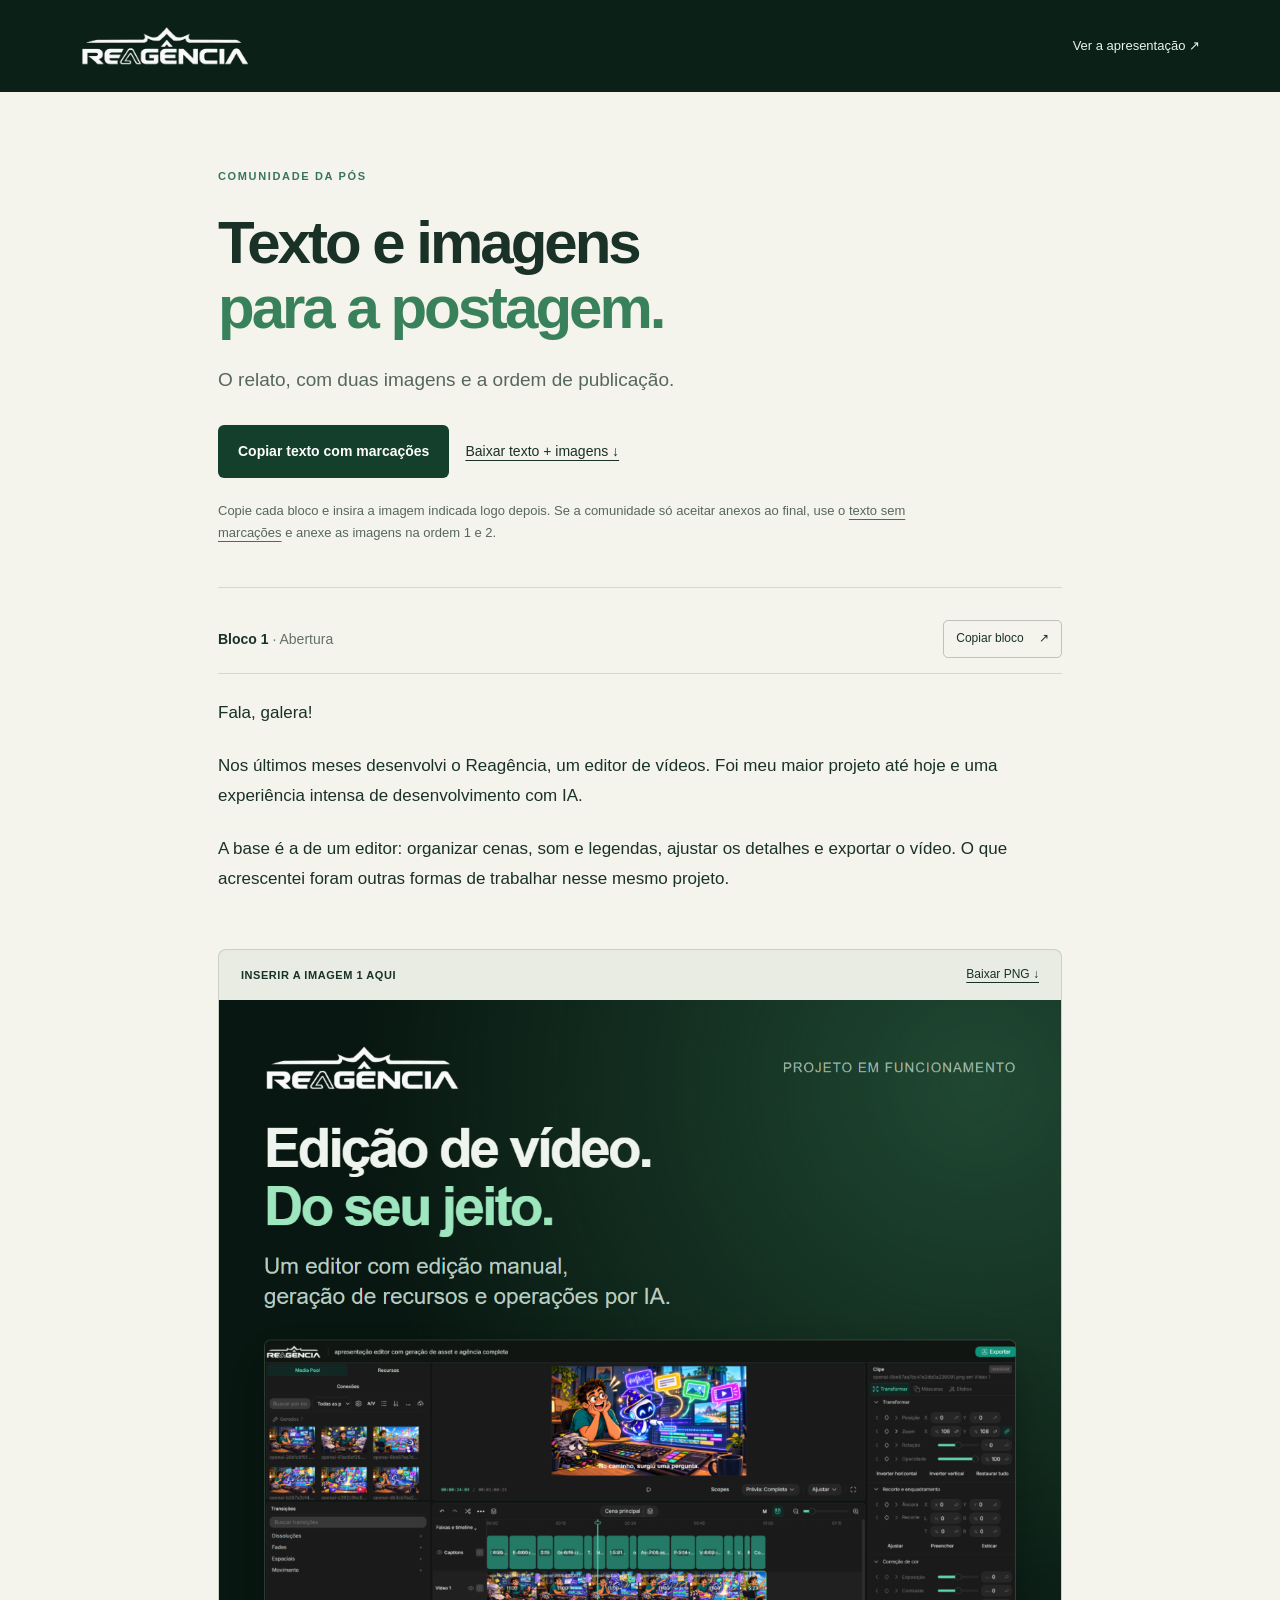
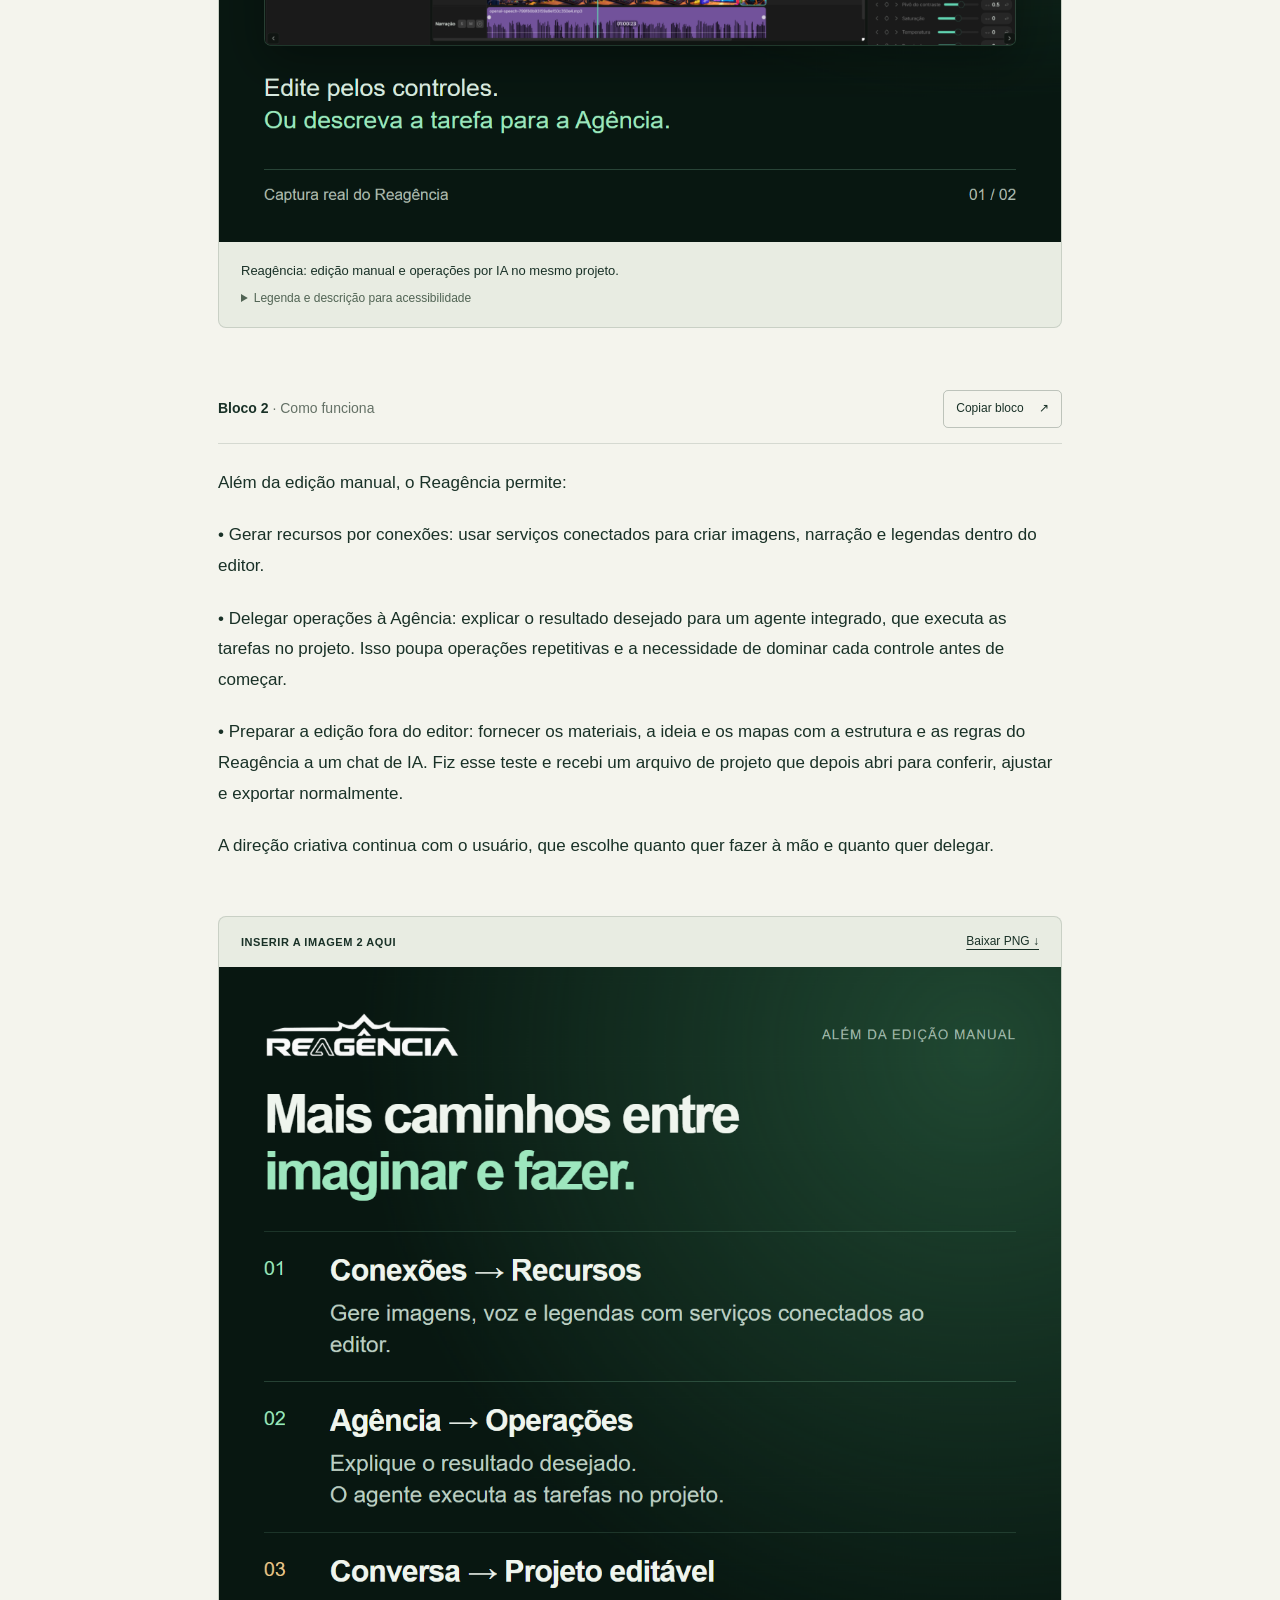
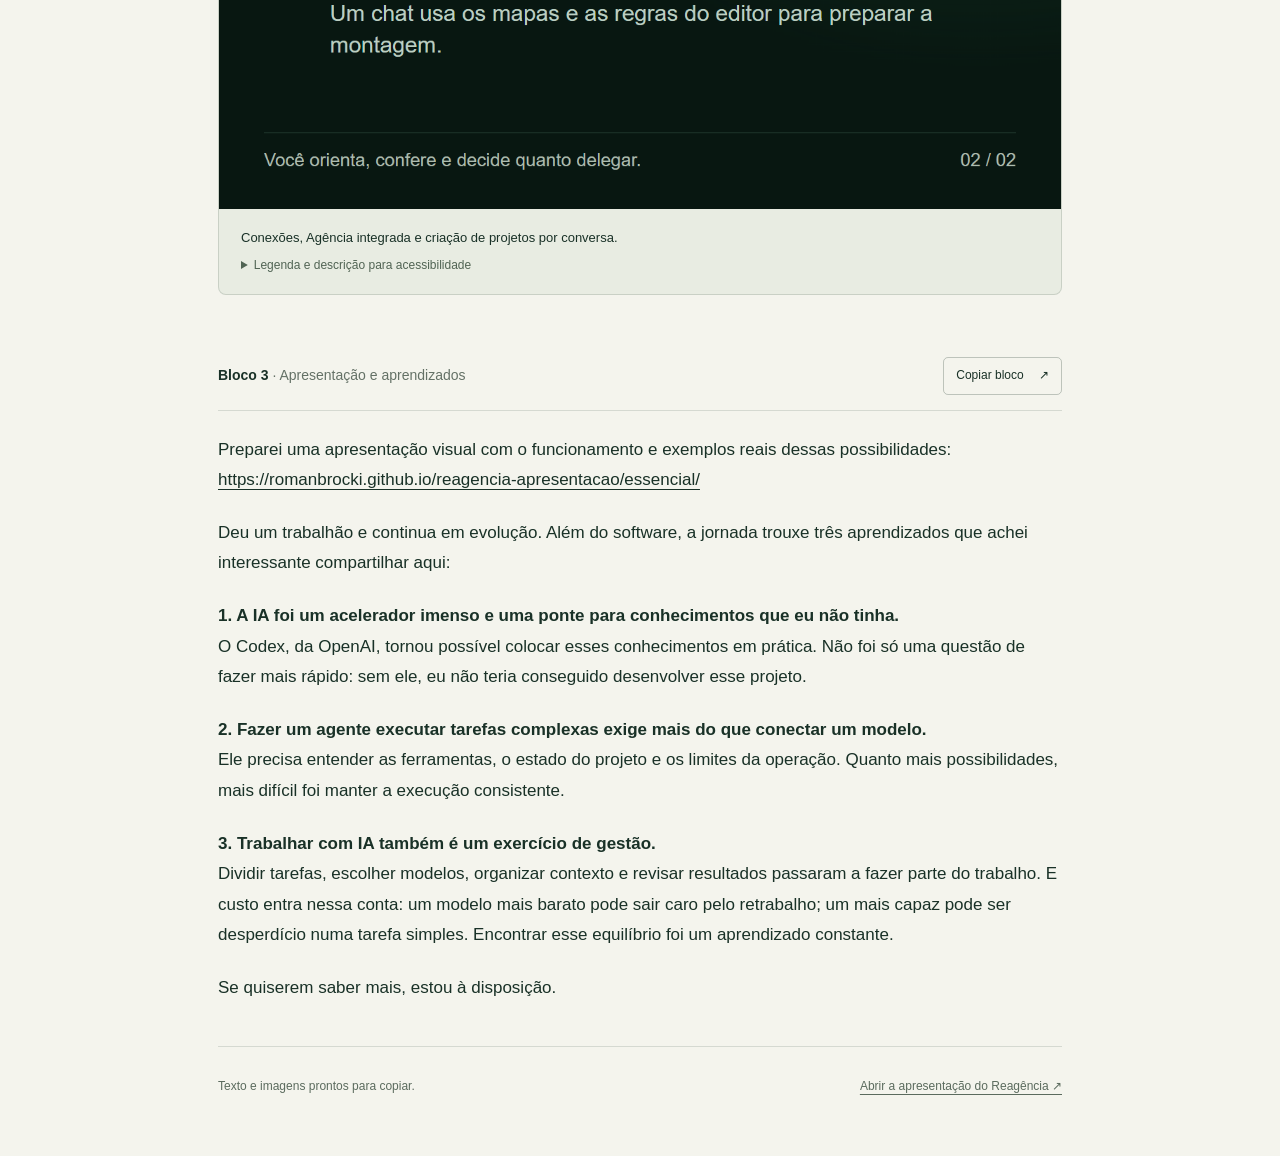
==== comunidade/index.html @ 3a952bcf "Prepara texto e duas imagens para postagem na comunidade" ====
<!doctype html><html lang="pt-BR"><head><meta charset="utf-8"><meta name="viewport" content="width=device-width,initial-scale=1"><meta name="theme-color" content="#0b2118"><meta name="description" content="Texto e duas imagens para compartilhar o projeto Reagência e os aprendizados de desenvolvimento com IA."><title>Reagência — Texto e imagens para a comunidade</title><link rel="icon" href="../assets/brand/favicon-reagencia-esquerda-v2.ico"><link rel="stylesheet" href="style.css"></head><body>
<header><a class="brand" href="https://romanbrocki.github.io/reagencia-apresentacao/essencial/"><img src="../assets/brand/reagencia.png" alt="Reagência" width="170" height="50"></a><a href="https://romanbrocki.github.io/reagencia-apresentacao/essencial/">Ver a apresentação ↗</a></header>
<main><div class="intro"><span class="eyebrow">COMUNIDADE DA PÓS</span><h1>Texto e imagens<br><em>para a postagem.</em></h1><p>O relato, com duas imagens e a ordem de publicação.</p><div class="actions"><button class="primary" data-copy="full">Copiar texto com marcações</button><a href="reagencia-post-imagens.zip" download>Baixar texto + imagens ↓</a></div><p class="usage">Copie cada bloco e insira a imagem indicada logo depois. Se a comunidade só aceitar anexos ao final, use o <a href="texto-sem-marcacoes.txt" download>texto sem marcações</a> e anexe as imagens na ordem 1 e 2.</p></div>
<article aria-label="Texto da postagem com posição das imagens"><section class="post-block" aria-labelledby="block-0"><div class="block-heading"><h2 id="block-0">Bloco 1 <span>· Abertura</span></h2><button data-copy="0" aria-label="Copiar bloco 1">Copiar bloco <span aria-hidden="true">↗</span></button></div><div class="post-copy"><p>Fala, galera!</p><p>Nos últimos meses desenvolvi o Reagência, um editor de vídeos. Foi meu maior projeto até hoje e uma experiência intensa de desenvolvimento com IA.</p><p>A base é a de um editor: organizar cenas, som e legendas, ajustar os detalhes e exportar o vídeo. O que acrescentei foram outras formas de trabalhar nesse mesmo projeto.</p></div></section><figure class="image-slot"><div class="image-instruction"><span>INSERIR A IMAGEM 1 AQUI</span><a href="imagens/01-reagencia-editor.png" download>Baixar PNG ↓</a></div><a class="image-preview" href="imagens/01-reagencia-editor.png" target="_blank" rel="noopener" aria-label="Ampliar imagem 1"><img src="imagens/01-reagencia-editor.png" alt="Reagência: um editor de vídeo com edição manual e operações por IA. Captura real mostra a prévia, os recursos e a linha do tempo." width="1200" height="1200" ></a><figcaption>Reagência: edição manual e operações por IA no mesmo projeto.</figcaption><details><summary>Legenda e descrição para acessibilidade</summary><p><strong>Legenda opcional:</strong> Reagência: edição manual e operações por IA no mesmo projeto.</p><p><strong>Descrição da imagem:</strong> Reagência: um editor de vídeo com edição manual e operações por IA. Captura real mostra a prévia, os recursos e a linha do tempo.</p><a href="https://romanbrocki.github.io/reagencia-apresentacao/essencial/#inicio" target="_blank" rel="noopener">Adaptada da abertura da apresentação; captura real do editor. ↗</a></details></figure><section class="post-block" aria-labelledby="block-1"><div class="block-heading"><h2 id="block-1">Bloco 2 <span>· Como funciona</span></h2><button data-copy="1" aria-label="Copiar bloco 2">Copiar bloco <span aria-hidden="true">↗</span></button></div><div class="post-copy"><p>Além da edição manual, o Reagência permite:</p><p>• Gerar recursos por conexões: usar serviços conectados para criar imagens, narração e legendas dentro do editor.</p><p>• Delegar operações à Agência: explicar o resultado desejado para um agente integrado, que executa as tarefas no projeto. Isso poupa operações repetitivas e a necessidade de dominar cada controle antes de começar.</p><p>• Preparar a edição fora do editor: fornecer os materiais, a ideia e os mapas com a estrutura e as regras do Reagência a um chat de IA. Fiz esse teste e recebi um arquivo de projeto que depois abri para conferir, ajustar e exportar normalmente.</p><p>A direção criativa continua com o usuário, que escolhe quanto quer fazer à mão e quanto quer delegar.</p></div></section><figure class="image-slot"><div class="image-instruction"><span>INSERIR A IMAGEM 2 AQUI</span><a href="imagens/02-reagencia-possibilidades.png" download>Baixar PNG ↓</a></div><a class="image-preview" href="imagens/02-reagencia-possibilidades.png" target="_blank" rel="noopener" aria-label="Ampliar imagem 2"><img src="imagens/02-reagencia-possibilidades.png" alt="Três possibilidades além da edição manual: conexões para gerar recursos, Agência para executar pedidos e mapas e regras para preparar um projeto por conversa." width="1200" height="1200" loading="lazy"></a><figcaption>Conexões, Agência integrada e criação de projetos por conversa.</figcaption><details><summary>Legenda e descrição para acessibilidade</summary><p><strong>Legenda opcional:</strong> Conexões, Agência integrada e criação de projetos por conversa.</p><p><strong>Descrição da imagem:</strong> Três possibilidades além da edição manual: conexões para gerar recursos, Agência para executar pedidos e mapas e regras para preparar um projeto por conversa.</p><a href="https://romanbrocki.github.io/reagencia-apresentacao/essencial/#diferenciais" target="_blank" rel="noopener">Adaptada da página 3: os diferenciais do Reagência. ↗</a></details></figure><section class="post-block" aria-labelledby="block-2"><div class="block-heading"><h2 id="block-2">Bloco 3 <span>· Apresentação e aprendizados</span></h2><button data-copy="2" aria-label="Copiar bloco 3">Copiar bloco <span aria-hidden="true">↗</span></button></div><div class="post-copy"><p>Preparei uma apresentação visual com o funcionamento e exemplos reais dessas possibilidades:<br><a href="https://romanbrocki.github.io/reagencia-apresentacao/essencial/">https://romanbrocki.github.io/reagencia-apresentacao/essencial/</a></p><p>Deu um trabalhão e continua em evolução. Além do software, a jornada trouxe três aprendizados que achei interessante compartilhar aqui:</p><p><strong>1. A IA foi um acelerador imenso e uma ponte para conhecimentos que eu não tinha.</strong><br>O Codex, da OpenAI, tornou possível colocar esses conhecimentos em prática. Não foi só uma questão de fazer mais rápido: sem ele, eu não teria conseguido desenvolver esse projeto.</p><p><strong>2. Fazer um agente executar tarefas complexas exige mais do que conectar um modelo.</strong><br>Ele precisa entender as ferramentas, o estado do projeto e os limites da operação. Quanto mais possibilidades, mais difícil foi manter a execução consistente.</p><p><strong>3. Trabalhar com IA também é um exercício de gestão.</strong><br>Dividir tarefas, escolher modelos, organizar contexto e revisar resultados passaram a fazer parte do trabalho. E custo entra nessa conta: um modelo mais barato pode sair caro pelo retrabalho; um mais capaz pode ser desperdício numa tarefa simples. Encontrar esse equilíbrio foi um aprendizado constante.</p><p>Se quiserem saber mais, estou à disposição.</p></div></section></article>
<footer><span>Texto e imagens prontos para copiar.</span><a href="https://romanbrocki.github.io/reagencia-apresentacao/essencial/">Abrir a apresentação do Reagência ↗</a></footer></main><div class="copy-status" role="status" aria-live="polite"></div><script id="post-data" type="application/json">{"blocks": ["Fala, galera!\n\nNos últimos meses desenvolvi o Reagência, um editor de vídeos. Foi meu maior projeto até hoje e uma experiência intensa de desenvolvimento com IA.\n\nA base é a de um editor: organizar cenas, som e legendas, ajustar os detalhes e exportar o vídeo. O que acrescentei foram outras formas de trabalhar nesse mesmo projeto.", "Além da edição manual, o Reagência permite:\n\n• Gerar recursos por conexões: usar serviços conectados para criar imagens, narração e legendas dentro do editor.\n\n• Delegar operações à Agência: explicar o resultado desejado para um agente integrado, que executa as tarefas no projeto. Isso poupa operações repetitivas e a necessidade de dominar cada controle antes de começar.\n\n• Preparar a edição fora do editor: fornecer os materiais, a ideia e os mapas com a estrutura e as regras do Reagência a um chat de IA. Fiz esse teste e recebi um arquivo de projeto que depois abri para conferir, ajustar e exportar normalmente.\n\nA direção criativa continua com o usuário, que escolhe quanto quer fazer à mão e quanto quer delegar.", "Preparei uma apresentação visual com o funcionamento e exemplos reais dessas possibilidades:\nhttps://romanbrocki.github.io/reagencia-apresentacao/essencial/\n\nDeu um trabalhão e continua em evolução. Além do software, a jornada trouxe três aprendizados que achei interessante compartilhar aqui:\n\n1. A IA foi um acelerador imenso e uma ponte para conhecimentos que eu não tinha.\nO Codex, da OpenAI, tornou possível colocar esses conhecimentos em prática. Não foi só uma questão de fazer mais rápido: sem ele, eu não teria conseguido desenvolver esse projeto.\n\n2. Fazer um agente executar tarefas complexas exige mais do que conectar um modelo.\nEle precisa entender as ferramentas, o estado do projeto e os limites da operação. Quanto mais possibilidades, mais difícil foi manter a execução consistente.\n\n3. Trabalhar com IA também é um exercício de gestão.\nDividir tarefas, escolher modelos, organizar contexto e revisar resultados passaram a fazer parte do trabalho. E custo entra nessa conta: um modelo mais barato pode sair caro pelo retrabalho; um mais capaz pode ser desperdício numa tarefa simples. Encontrar esse equilíbrio foi um aprendizado constante.\n\nSe quiserem saber mais, estou à disposição."], "full": "Fala, galera!\n\nNos últimos meses desenvolvi o Reagência, um editor de vídeos. Foi meu maior projeto até hoje e uma experiência intensa de desenvolvimento com IA.\n\nA base é a de um editor: organizar cenas, som e legendas, ajustar os detalhes e exportar o vídeo. O que acrescentei foram outras formas de trabalhar nesse mesmo projeto.\n\n[INSERIR IMAGEM 1 — 01-reagencia-editor.png]\n\nAlém da edição manual, o Reagência permite:\n\n• Gerar recursos por conexões: usar serviços conectados para criar imagens, narração e legendas dentro do editor.\n\n• Delegar operações à Agência: explicar o resultado desejado para um agente integrado, que executa as tarefas no projeto. Isso poupa operações repetitivas e a necessidade de dominar cada controle antes de começar.\n\n• Preparar a edição fora do editor: fornecer os materiais, a ideia e os mapas com a estrutura e as regras do Reagência a um chat de IA. Fiz esse teste e recebi um arquivo de projeto que depois abri para conferir, ajustar e exportar normalmente.\n\nA direção criativa continua com o usuário, que escolhe quanto quer fazer à mão e quanto quer delegar.\n\n[INSERIR IMAGEM 2 — 02-reagencia-possibilidades.png]\n\nPreparei uma apresentação visual com o funcionamento e exemplos reais dessas possibilidades:\nhttps://romanbrocki.github.io/reagencia-apresentacao/essencial/\n\nDeu um trabalhão e continua em evolução. Além do software, a jornada trouxe três aprendizados que achei interessante compartilhar aqui:\n\n1. A IA foi um acelerador imenso e uma ponte para conhecimentos que eu não tinha.\nO Codex, da OpenAI, tornou possível colocar esses conhecimentos em prática. Não foi só uma questão de fazer mais rápido: sem ele, eu não teria conseguido desenvolver esse projeto.\n\n2. Fazer um agente executar tarefas complexas exige mais do que conectar um modelo.\nEle precisa entender as ferramentas, o estado do projeto e os limites da operação. Quanto mais possibilidades, mais difícil foi manter a execução consistente.\n\n3. Trabalhar com IA também é um exercício de gestão.\nDividir tarefas, escolher modelos, organizar contexto e revisar resultados passaram a fazer parte do trabalho. E custo entra nessa conta: um modelo mais barato pode sair caro pelo retrabalho; um mais capaz pode ser desperdício numa tarefa simples. Encontrar esse equilíbrio foi um aprendizado constante.\n\nSe quiserem saber mais, estou à disposição."}</script><script src="app.js"></script></body></html>
---- comunidade/style.css ----
*{box-sizing:border-box}html{color-scheme:light}body{margin:0;font-family:Arial,Helvetica,sans-serif;color:#193127;background:#f4f4ed;line-height:1.65}a{color:inherit;text-underline-offset:4px}button{font:inherit;cursor:pointer}button,a{outline-offset:5px}button:focus-visible,a:focus-visible,summary:focus-visible{outline:3px solid #1d8057}header{min-height:92px;background:#0b2118;color:#e8f4ec;display:flex;align-items:center;justify-content:space-between;gap:24px;padding:20px max(24px,calc((100vw - 1120px)/2))}header>a:last-child{font-size:13px;text-decoration:none}.brand img{display:block;object-fit:contain;width:170px;height:auto}main{max-width:900px;padding:0 28px;margin:auto}.intro{padding:70px 0 44px;border-bottom:1px solid #19312724}.eyebrow{font-size:11px;font-weight:bold;letter-spacing:.15em;color:#39755b}h1{font-size:clamp(36px,5vw,60px);line-height:1.08;letter-spacing:-.05em;margin:23px 0}h1 em{font-style:normal;color:#39815b}.intro>p{max-width:640px;font-size:19px;color:#56675b}.actions{display:flex;flex-wrap:wrap;gap:16px;align-items:center;margin:30px 0 22px}.actions a{font-size:14px}.primary{border:0;border-radius:6px;padding:15px 20px;background:#153f2d;color:white;font-weight:bold;font-size:14px}.primary:hover{background:#23563f}.intro .usage{font-size:13px;max-width:710px;line-height:1.65;margin-bottom:0}.post-block{padding:32px 0 20px}.block-heading{display:flex;align-items:center;justify-content:space-between;gap:15px;border-bottom:1px solid #19312724;padding-bottom:15px;margin-bottom:24px}h2{font-size:14px;margin:0;letter-spacing:0}h2 span{font-weight:normal;color:#647166}.block-heading button{border:1px solid #19312740;border-radius:5px;padding:8px 12px;font-size:12px;color:#193127;background:transparent;flex-shrink:0}.block-heading button:hover{background:#e1eadf}.block-heading button span{margin-left:12px}.post-copy{font-size:17px;line-height:1.8}.post-copy p{margin:0 0 22px}.post-copy a{overflow-wrap:anywhere}.image-slot{margin:12px 0 30px;border:1px solid #19312726;border-radius:8px;overflow:hidden;background:#e8ece2}.image-instruction{display:flex;justify-content:space-between;align-items:center;gap:15px;padding:15px 22px;font-size:11px;font-weight:bold;letter-spacing:.05em}.image-instruction a{font-size:12px;font-weight:normal;letter-spacing:0}.image-preview{display:block;background:#081711}.image-preview img{width:100%;height:auto;display:block}figcaption{font-size:13px;padding:18px 22px 8px}details{padding:0 22px 18px;font-size:12px;color:#516454}summary{cursor:pointer}details p{margin:15px 0}details a{font-size:11px}footer{padding:30px 0 60px;border-top:1px solid #19312724;display:flex;gap:20px;flex-wrap:wrap;justify-content:space-between;font-size:12px;color:#5b6b5e}.copy-status{position:fixed;bottom:24px;left:50%;transform:translateX(-50%);padding:12px 22px;border-radius:6px;background:#133f2c;color:white;font-size:14px;box-shadow:0 5px 30px #0002;pointer-events:none;opacity:0;transition:opacity .15s;max-width:90vw}.copy-status.visible{opacity:1}@media(max-width:540px){header{padding:20px;gap:16px;min-height:78px}.brand img{width:125px}header>a:last-child{font-size:11px}main{padding:0 20px}.intro{padding-top:43px}.intro>p{font-size:17px}.actions{align-items:flex-start;flex-direction:column}.primary{width:100%;text-align:center}.block-heading{align-items:flex-start}h2{font-size:13px}h2 span{display:block}.block-heading button{font-size:11px}.post-copy{font-size:16px}.image-instruction{padding:13px;font-size:10px;gap:8px}.image-instruction a{font-size:11px}figcaption{padding:15px 15px 8px}details{padding-inline:15px}footer{gap:12px}}@media(prefers-reduced-motion:reduce){*{transition:none!important}}@media print{header,.intro,.block-heading,.image-instruction,details,footer,.copy-status{display:none}.post-block{padding:0}.image-slot{break-inside:avoid;max-width:500px;margin-inline:auto}body{background:white}main{max-width:none}.post-copy{font-size:12pt}}
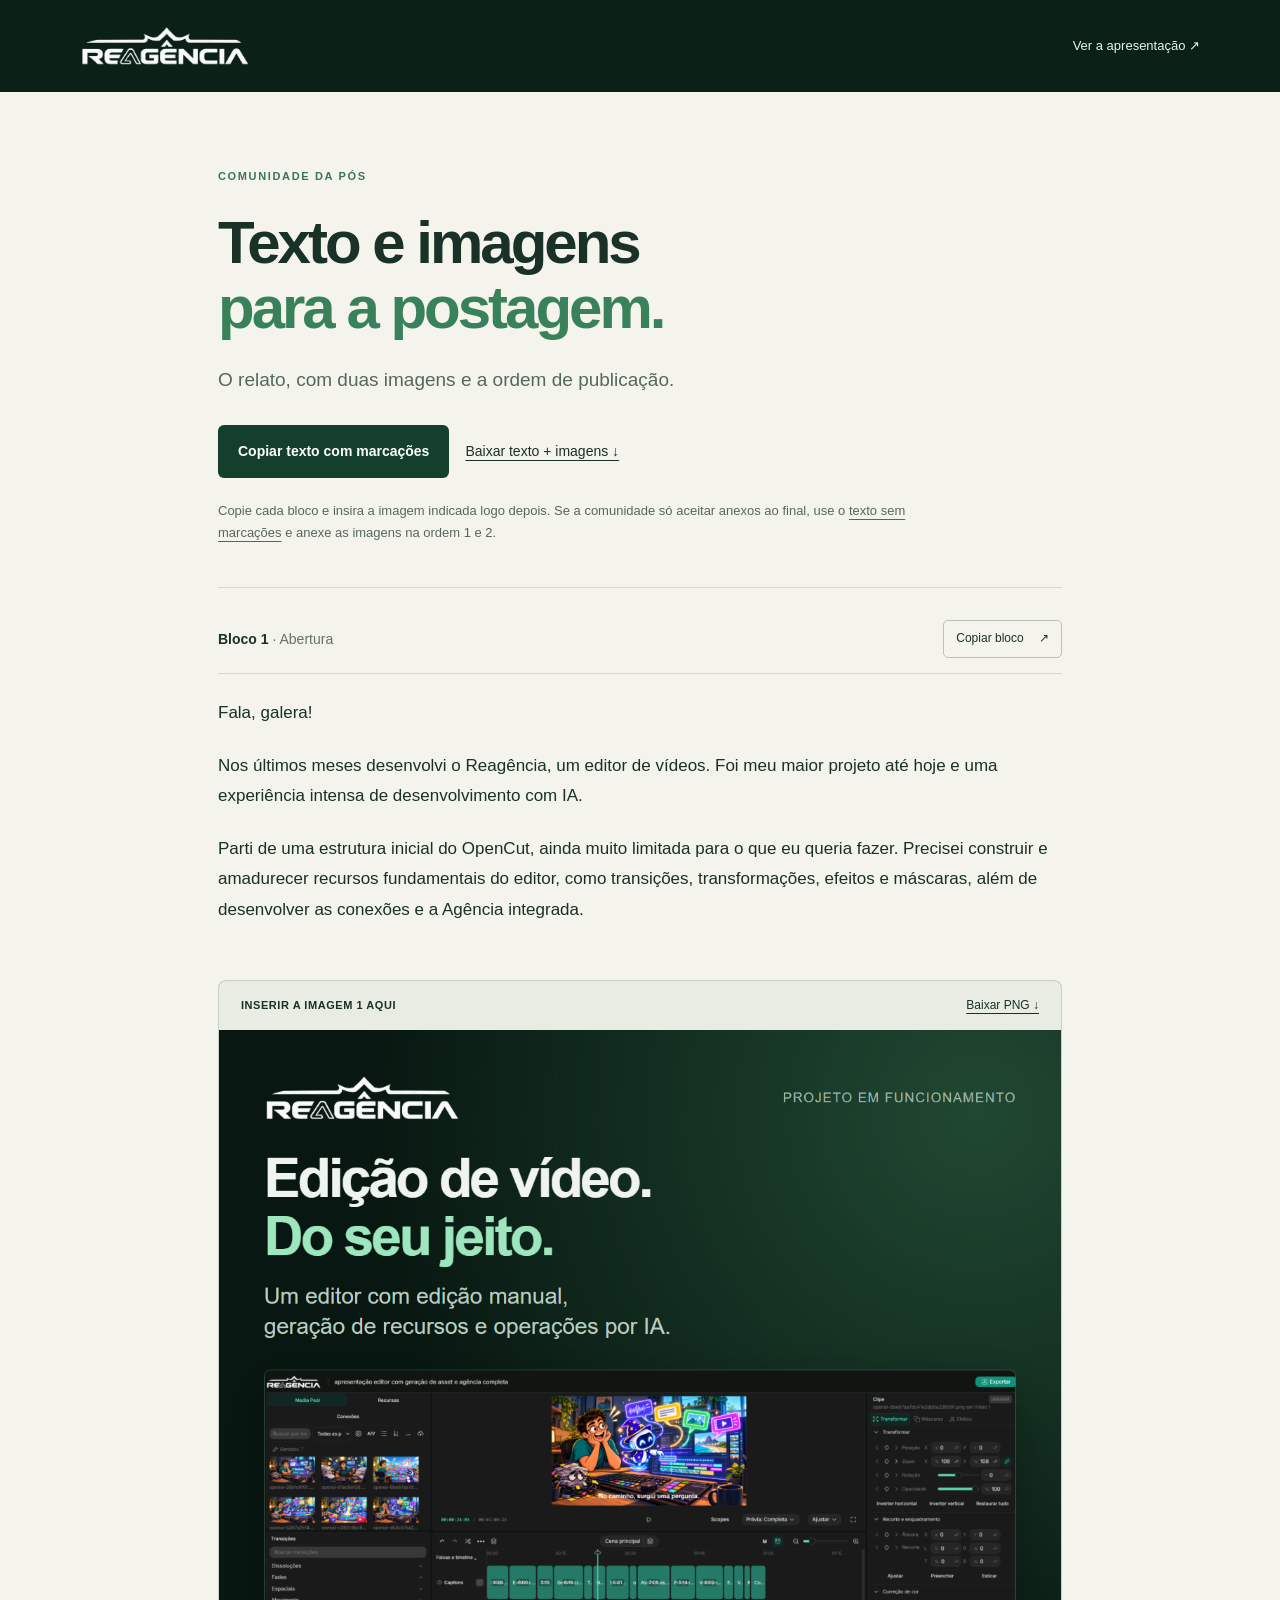
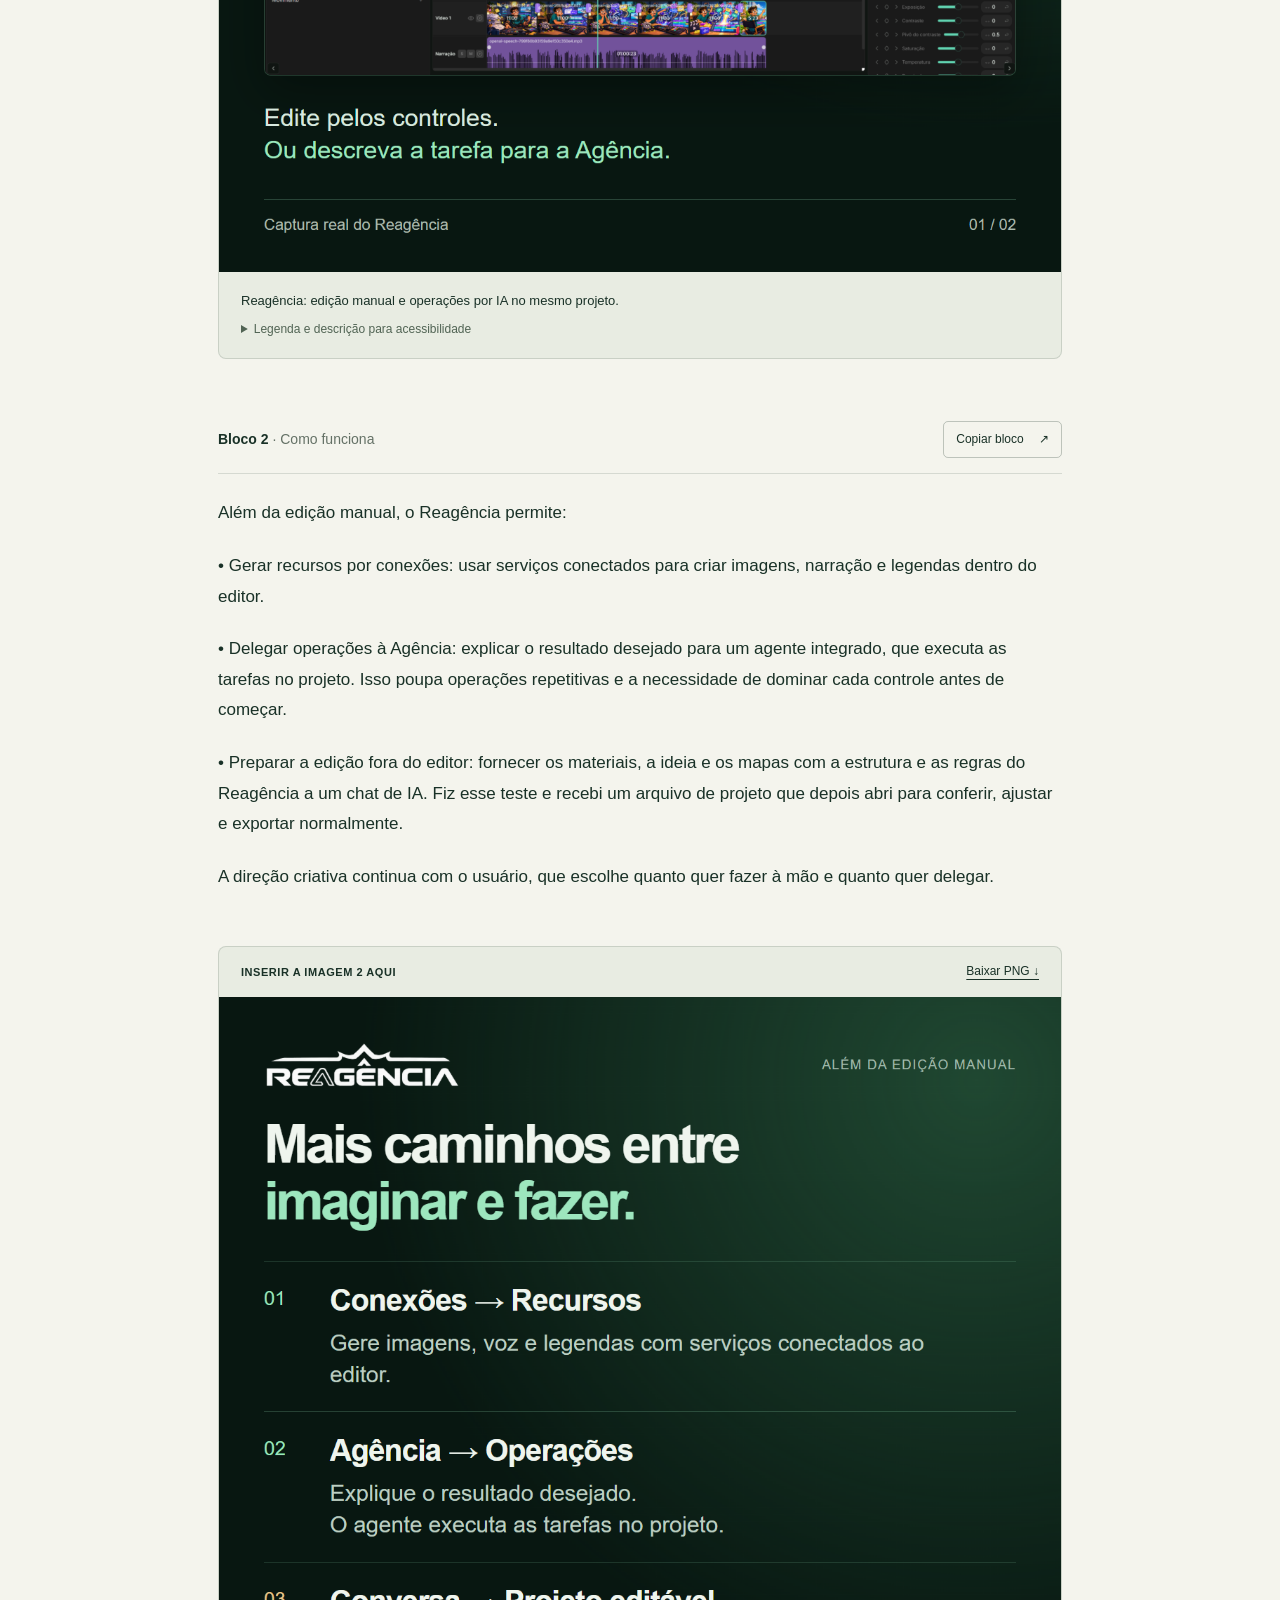
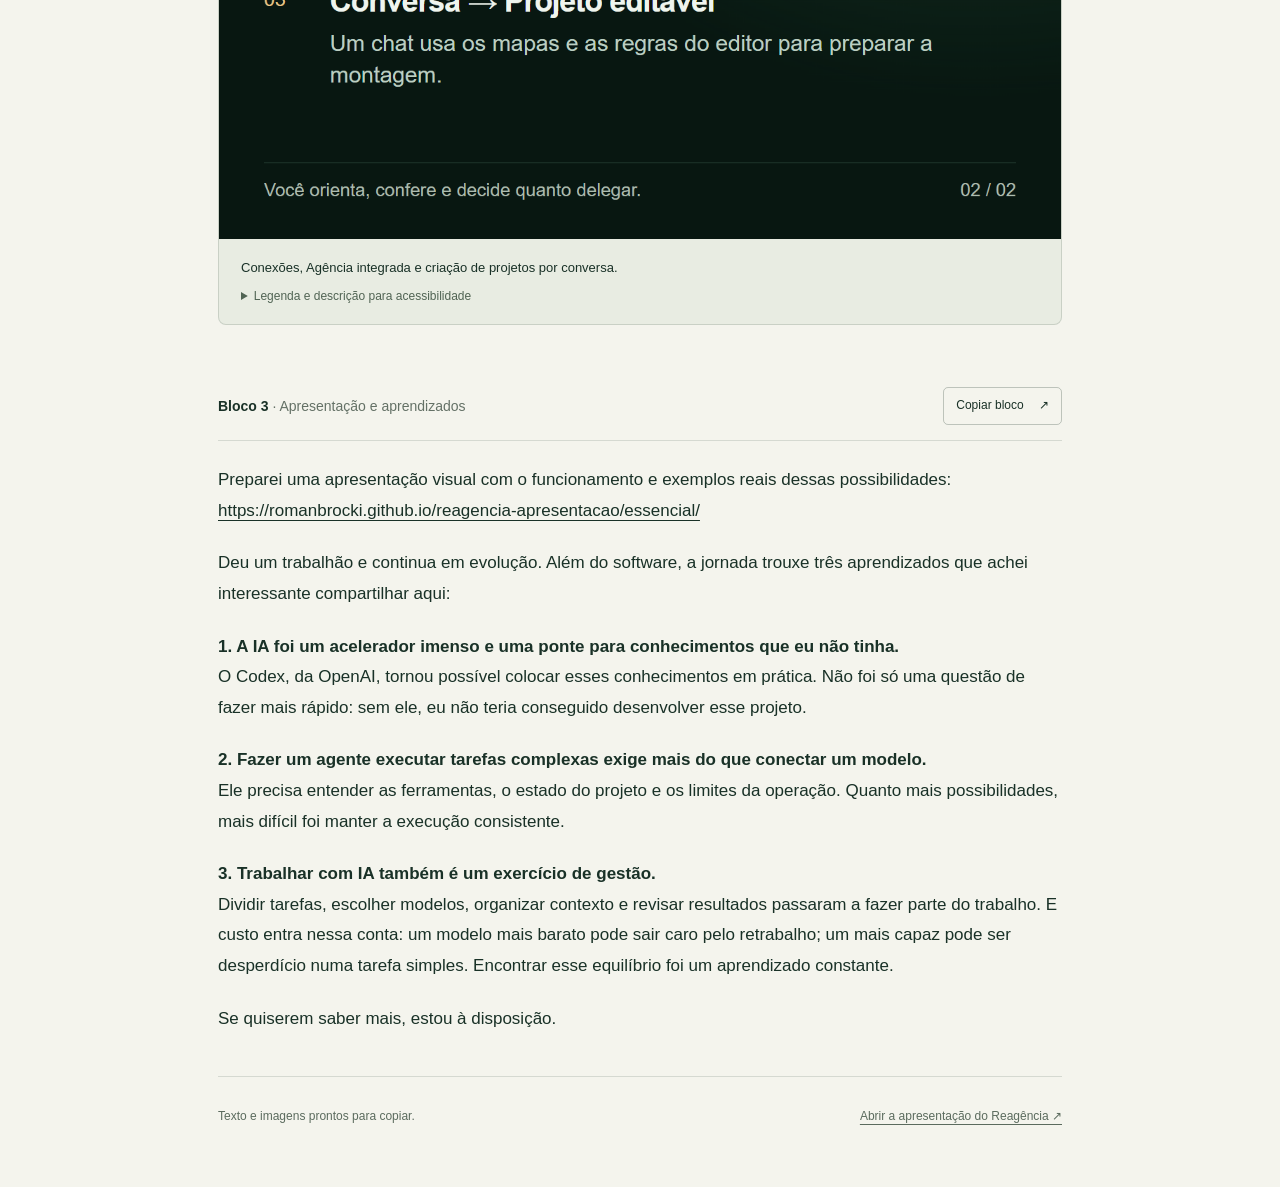
==== commit c1e595ec: "Esclarece desenvolvimento do editor a partir da estrutura inicial do OpenCut" ====
--- a/comunidade/index.html
+++ b/comunidade/index.html
@@ -1,5 +1,5 @@
 <!doctype html><html lang="pt-BR"><head><meta charset="utf-8"><meta name="viewport" content="width=device-width,initial-scale=1"><meta name="theme-color" content="#0b2118"><meta name="description" content="Texto e duas imagens para compartilhar o projeto Reagência e os aprendizados de desenvolvimento com IA."><title>Reagência — Texto e imagens para a comunidade</title><link rel="icon" href="../assets/brand/favicon-reagencia-esquerda-v2.ico"><link rel="stylesheet" href="style.css"></head><body>
 <header><a class="brand" href="https://romanbrocki.github.io/reagencia-apresentacao/essencial/"><img src="../assets/brand/reagencia.png" alt="Reagência" width="170" height="50"></a><a href="https://romanbrocki.github.io/reagencia-apresentacao/essencial/">Ver a apresentação ↗</a></header>
 <main><div class="intro"><span class="eyebrow">COMUNIDADE DA PÓS</span><h1>Texto e imagens<br><em>para a postagem.</em></h1><p>O relato, com duas imagens e a ordem de publicação.</p><div class="actions"><button class="primary" data-copy="full">Copiar texto com marcações</button><a href="reagencia-post-imagens.zip" download>Baixar texto + imagens ↓</a></div><p class="usage">Copie cada bloco e insira a imagem indicada logo depois. Se a comunidade só aceitar anexos ao final, use o <a href="texto-sem-marcacoes.txt" download>texto sem marcações</a> e anexe as imagens na ordem 1 e 2.</p></div>
-<article aria-label="Texto da postagem com posição das imagens"><section class="post-block" aria-labelledby="block-0"><div class="block-heading"><h2 id="block-0">Bloco 1 <span>· Abertura</span></h2><button data-copy="0" aria-label="Copiar bloco 1">Copiar bloco <span aria-hidden="true">↗</span></button></div><div class="post-copy"><p>Fala, galera!</p><p>Nos últimos meses desenvolvi o Reagência, um editor de vídeos. Foi meu maior projeto até hoje e uma experiência intensa de desenvolvimento com IA.</p><p>A base é a de um editor: organizar cenas, som e legendas, ajustar os detalhes e exportar o vídeo. O que acrescentei foram outras formas de trabalhar nesse mesmo projeto.</p></div></section><figure class="image-slot"><div class="image-instruction"><span>INSERIR A IMAGEM 1 AQUI</span><a href="imagens/01-reagencia-editor.png" download>Baixar PNG ↓</a></div><a class="image-preview" href="imagens/01-reagencia-editor.png" target="_blank" rel="noopener" aria-label="Ampliar imagem 1"><img src="imagens/01-reagencia-editor.png" alt="Reagência: um editor de vídeo com edição manual e operações por IA. Captura real mostra a prévia, os recursos e a linha do tempo." width="1200" height="1200" ></a><figcaption>Reagência: edição manual e operações por IA no mesmo projeto.</figcaption><details><summary>Legenda e descrição para acessibilidade</summary><p><strong>Legenda opcional:</strong> Reagência: edição manual e operações por IA no mesmo projeto.</p><p><strong>Descrição da imagem:</strong> Reagência: um editor de vídeo com edição manual e operações por IA. Captura real mostra a prévia, os recursos e a linha do tempo.</p><a href="https://romanbrocki.github.io/reagencia-apresentacao/essencial/#inicio" target="_blank" rel="noopener">Adaptada da abertura da apresentação; captura real do editor. ↗</a></details></figure><section class="post-block" aria-labelledby="block-1"><div class="block-heading"><h2 id="block-1">Bloco 2 <span>· Como funciona</span></h2><button data-copy="1" aria-label="Copiar bloco 2">Copiar bloco <span aria-hidden="true">↗</span></button></div><div class="post-copy"><p>Além da edição manual, o Reagência permite:</p><p>• Gerar recursos por conexões: usar serviços conectados para criar imagens, narração e legendas dentro do editor.</p><p>• Delegar operações à Agência: explicar o resultado desejado para um agente integrado, que executa as tarefas no projeto. Isso poupa operações repetitivas e a necessidade de dominar cada controle antes de começar.</p><p>• Preparar a edição fora do editor: fornecer os materiais, a ideia e os mapas com a estrutura e as regras do Reagência a um chat de IA. Fiz esse teste e recebi um arquivo de projeto que depois abri para conferir, ajustar e exportar normalmente.</p><p>A direção criativa continua com o usuário, que escolhe quanto quer fazer à mão e quanto quer delegar.</p></div></section><figure class="image-slot"><div class="image-instruction"><span>INSERIR A IMAGEM 2 AQUI</span><a href="imagens/02-reagencia-possibilidades.png" download>Baixar PNG ↓</a></div><a class="image-preview" href="imagens/02-reagencia-possibilidades.png" target="_blank" rel="noopener" aria-label="Ampliar imagem 2"><img src="imagens/02-reagencia-possibilidades.png" alt="Três possibilidades além da edição manual: conexões para gerar recursos, Agência para executar pedidos e mapas e regras para preparar um projeto por conversa." width="1200" height="1200" loading="lazy"></a><figcaption>Conexões, Agência integrada e criação de projetos por conversa.</figcaption><details><summary>Legenda e descrição para acessibilidade</summary><p><strong>Legenda opcional:</strong> Conexões, Agência integrada e criação de projetos por conversa.</p><p><strong>Descrição da imagem:</strong> Três possibilidades além da edição manual: conexões para gerar recursos, Agência para executar pedidos e mapas e regras para preparar um projeto por conversa.</p><a href="https://romanbrocki.github.io/reagencia-apresentacao/essencial/#diferenciais" target="_blank" rel="noopener">Adaptada da página 3: os diferenciais do Reagência. ↗</a></details></figure><section class="post-block" aria-labelledby="block-2"><div class="block-heading"><h2 id="block-2">Bloco 3 <span>· Apresentação e aprendizados</span></h2><button data-copy="2" aria-label="Copiar bloco 3">Copiar bloco <span aria-hidden="true">↗</span></button></div><div class="post-copy"><p>Preparei uma apresentação visual com o funcionamento e exemplos reais dessas possibilidades:<br><a href="https://romanbrocki.github.io/reagencia-apresentacao/essencial/">https://romanbrocki.github.io/reagencia-apresentacao/essencial/</a></p><p>Deu um trabalhão e continua em evolução. Além do software, a jornada trouxe três aprendizados que achei interessante compartilhar aqui:</p><p><strong>1. A IA foi um acelerador imenso e uma ponte para conhecimentos que eu não tinha.</strong><br>O Codex, da OpenAI, tornou possível colocar esses conhecimentos em prática. Não foi só uma questão de fazer mais rápido: sem ele, eu não teria conseguido desenvolver esse projeto.</p><p><strong>2. Fazer um agente executar tarefas complexas exige mais do que conectar um modelo.</strong><br>Ele precisa entender as ferramentas, o estado do projeto e os limites da operação. Quanto mais possibilidades, mais difícil foi manter a execução consistente.</p><p><strong>3. Trabalhar com IA também é um exercício de gestão.</strong><br>Dividir tarefas, escolher modelos, organizar contexto e revisar resultados passaram a fazer parte do trabalho. E custo entra nessa conta: um modelo mais barato pode sair caro pelo retrabalho; um mais capaz pode ser desperdício numa tarefa simples. Encontrar esse equilíbrio foi um aprendizado constante.</p><p>Se quiserem saber mais, estou à disposição.</p></div></section></article>
-<footer><span>Texto e imagens prontos para copiar.</span><a href="https://romanbrocki.github.io/reagencia-apresentacao/essencial/">Abrir a apresentação do Reagência ↗</a></footer></main><div class="copy-status" role="status" aria-live="polite"></div><script id="post-data" type="application/json">{"blocks": ["Fala, galera!\n\nNos últimos meses desenvolvi o Reagência, um editor de vídeos. Foi meu maior projeto até hoje e uma experiência intensa de desenvolvimento com IA.\n\nA base é a de um editor: organizar cenas, som e legendas, ajustar os detalhes e exportar o vídeo. O que acrescentei foram outras formas de trabalhar nesse mesmo projeto.", "Além da edição manual, o Reagência permite:\n\n• Gerar recursos por conexões: usar serviços conectados para criar imagens, narração e legendas dentro do editor.\n\n• Delegar operações à Agência: explicar o resultado desejado para um agente integrado, que executa as tarefas no projeto. Isso poupa operações repetitivas e a necessidade de dominar cada controle antes de começar.\n\n• Preparar a edição fora do editor: fornecer os materiais, a ideia e os mapas com a estrutura e as regras do Reagência a um chat de IA. Fiz esse teste e recebi um arquivo de projeto que depois abri para conferir, ajustar e exportar normalmente.\n\nA direção criativa continua com o usuário, que escolhe quanto quer fazer à mão e quanto quer delegar.", "Preparei uma apresentação visual com o funcionamento e exemplos reais dessas possibilidades:\nhttps://romanbrocki.github.io/reagencia-apresentacao/essencial/\n\nDeu um trabalhão e continua em evolução. Além do software, a jornada trouxe três aprendizados que achei interessante compartilhar aqui:\n\n1. A IA foi um acelerador imenso e uma ponte para conhecimentos que eu não tinha.\nO Codex, da OpenAI, tornou possível colocar esses conhecimentos em prática. Não foi só uma questão de fazer mais rápido: sem ele, eu não teria conseguido desenvolver esse projeto.\n\n2. Fazer um agente executar tarefas complexas exige mais do que conectar um modelo.\nEle precisa entender as ferramentas, o estado do projeto e os limites da operação. Quanto mais possibilidades, mais difícil foi manter a execução consistente.\n\n3. Trabalhar com IA também é um exercício de gestão.\nDividir tarefas, escolher modelos, organizar contexto e revisar resultados passaram a fazer parte do trabalho. E custo entra nessa conta: um modelo mais barato pode sair caro pelo retrabalho; um mais capaz pode ser desperdício numa tarefa simples. Encontrar esse equilíbrio foi um aprendizado constante.\n\nSe quiserem saber mais, estou à disposição."], "full": "Fala, galera!\n\nNos últimos meses desenvolvi o Reagência, um editor de vídeos. Foi meu maior projeto até hoje e uma experiência intensa de desenvolvimento com IA.\n\nA base é a de um editor: organizar cenas, som e legendas, ajustar os detalhes e exportar o vídeo. O que acrescentei foram outras formas de trabalhar nesse mesmo projeto.\n\n[INSERIR IMAGEM 1 — 01-reagencia-editor.png]\n\nAlém da edição manual, o Reagência permite:\n\n• Gerar recursos por conexões: usar serviços conectados para criar imagens, narração e legendas dentro do editor.\n\n• Delegar operações à Agência: explicar o resultado desejado para um agente integrado, que executa as tarefas no projeto. Isso poupa operações repetitivas e a necessidade de dominar cada controle antes de começar.\n\n• Preparar a edição fora do editor: fornecer os materiais, a ideia e os mapas com a estrutura e as regras do Reagência a um chat de IA. Fiz esse teste e recebi um arquivo de projeto que depois abri para conferir, ajustar e exportar normalmente.\n\nA direção criativa continua com o usuário, que escolhe quanto quer fazer à mão e quanto quer delegar.\n\n[INSERIR IMAGEM 2 — 02-reagencia-possibilidades.png]\n\nPreparei uma apresentação visual com o funcionamento e exemplos reais dessas possibilidades:\nhttps://romanbrocki.github.io/reagencia-apresentacao/essencial/\n\nDeu um trabalhão e continua em evolução. Além do software, a jornada trouxe três aprendizados que achei interessante compartilhar aqui:\n\n1. A IA foi um acelerador imenso e uma ponte para conhecimentos que eu não tinha.\nO Codex, da OpenAI, tornou possível colocar esses conhecimentos em prática. Não foi só uma questão de fazer mais rápido: sem ele, eu não teria conseguido desenvolver esse projeto.\n\n2. Fazer um agente executar tarefas complexas exige mais do que conectar um modelo.\nEle precisa entender as ferramentas, o estado do projeto e os limites da operação. Quanto mais possibilidades, mais difícil foi manter a execução consistente.\n\n3. Trabalhar com IA também é um exercício de gestão.\nDividir tarefas, escolher modelos, organizar contexto e revisar resultados passaram a fazer parte do trabalho. E custo entra nessa conta: um modelo mais barato pode sair caro pelo retrabalho; um mais capaz pode ser desperdício numa tarefa simples. Encontrar esse equilíbrio foi um aprendizado constante.\n\nSe quiserem saber mais, estou à disposição."}</script><script src="app.js"></script></body></html>+<article aria-label="Texto da postagem com posição das imagens"><section class="post-block" aria-labelledby="block-0"><div class="block-heading"><h2 id="block-0">Bloco 1 <span>· Abertura</span></h2><button data-copy="0" aria-label="Copiar bloco 1">Copiar bloco <span aria-hidden="true">↗</span></button></div><div class="post-copy"><p>Fala, galera!</p><p>Nos últimos meses desenvolvi o Reagência, um editor de vídeos. Foi meu maior projeto até hoje e uma experiência intensa de desenvolvimento com IA.</p><p>Parti de uma estrutura inicial do OpenCut, ainda muito limitada para o que eu queria fazer. Precisei construir e amadurecer recursos fundamentais do editor, como transições, transformações, efeitos e máscaras, além de desenvolver as conexões e a Agência integrada.</p></div></section><figure class="image-slot"><div class="image-instruction"><span>INSERIR A IMAGEM 1 AQUI</span><a href="imagens/01-reagencia-editor.png" download>Baixar PNG ↓</a></div><a class="image-preview" href="imagens/01-reagencia-editor.png" target="_blank" rel="noopener" aria-label="Ampliar imagem 1"><img src="imagens/01-reagencia-editor.png" alt="Reagência: um editor de vídeo com edição manual e operações por IA. Captura real mostra a prévia, os recursos e a linha do tempo." width="1200" height="1200" ></a><figcaption>Reagência: edição manual e operações por IA no mesmo projeto.</figcaption><details><summary>Legenda e descrição para acessibilidade</summary><p><strong>Legenda opcional:</strong> Reagência: edição manual e operações por IA no mesmo projeto.</p><p><strong>Descrição da imagem:</strong> Reagência: um editor de vídeo com edição manual e operações por IA. Captura real mostra a prévia, os recursos e a linha do tempo.</p><a href="https://romanbrocki.github.io/reagencia-apresentacao/essencial/#inicio" target="_blank" rel="noopener">Adaptada da abertura da apresentação; captura real do editor. ↗</a></details></figure><section class="post-block" aria-labelledby="block-1"><div class="block-heading"><h2 id="block-1">Bloco 2 <span>· Como funciona</span></h2><button data-copy="1" aria-label="Copiar bloco 2">Copiar bloco <span aria-hidden="true">↗</span></button></div><div class="post-copy"><p>Além da edição manual, o Reagência permite:</p><p>• Gerar recursos por conexões: usar serviços conectados para criar imagens, narração e legendas dentro do editor.</p><p>• Delegar operações à Agência: explicar o resultado desejado para um agente integrado, que executa as tarefas no projeto. Isso poupa operações repetitivas e a necessidade de dominar cada controle antes de começar.</p><p>• Preparar a edição fora do editor: fornecer os materiais, a ideia e os mapas com a estrutura e as regras do Reagência a um chat de IA. Fiz esse teste e recebi um arquivo de projeto que depois abri para conferir, ajustar e exportar normalmente.</p><p>A direção criativa continua com o usuário, que escolhe quanto quer fazer à mão e quanto quer delegar.</p></div></section><figure class="image-slot"><div class="image-instruction"><span>INSERIR A IMAGEM 2 AQUI</span><a href="imagens/02-reagencia-possibilidades.png" download>Baixar PNG ↓</a></div><a class="image-preview" href="imagens/02-reagencia-possibilidades.png" target="_blank" rel="noopener" aria-label="Ampliar imagem 2"><img src="imagens/02-reagencia-possibilidades.png" alt="Três possibilidades além da edição manual: conexões para gerar recursos, Agência para executar pedidos e mapas e regras para preparar um projeto por conversa." width="1200" height="1200" loading="lazy"></a><figcaption>Conexões, Agência integrada e criação de projetos por conversa.</figcaption><details><summary>Legenda e descrição para acessibilidade</summary><p><strong>Legenda opcional:</strong> Conexões, Agência integrada e criação de projetos por conversa.</p><p><strong>Descrição da imagem:</strong> Três possibilidades além da edição manual: conexões para gerar recursos, Agência para executar pedidos e mapas e regras para preparar um projeto por conversa.</p><a href="https://romanbrocki.github.io/reagencia-apresentacao/essencial/#diferenciais" target="_blank" rel="noopener">Adaptada da página 3: os diferenciais do Reagência. ↗</a></details></figure><section class="post-block" aria-labelledby="block-2"><div class="block-heading"><h2 id="block-2">Bloco 3 <span>· Apresentação e aprendizados</span></h2><button data-copy="2" aria-label="Copiar bloco 3">Copiar bloco <span aria-hidden="true">↗</span></button></div><div class="post-copy"><p>Preparei uma apresentação visual com o funcionamento e exemplos reais dessas possibilidades:<br><a href="https://romanbrocki.github.io/reagencia-apresentacao/essencial/">https://romanbrocki.github.io/reagencia-apresentacao/essencial/</a></p><p>Deu um trabalhão e continua em evolução. Além do software, a jornada trouxe três aprendizados que achei interessante compartilhar aqui:</p><p><strong>1. A IA foi um acelerador imenso e uma ponte para conhecimentos que eu não tinha.</strong><br>O Codex, da OpenAI, tornou possível colocar esses conhecimentos em prática. Não foi só uma questão de fazer mais rápido: sem ele, eu não teria conseguido desenvolver esse projeto.</p><p><strong>2. Fazer um agente executar tarefas complexas exige mais do que conectar um modelo.</strong><br>Ele precisa entender as ferramentas, o estado do projeto e os limites da operação. Quanto mais possibilidades, mais difícil foi manter a execução consistente.</p><p><strong>3. Trabalhar com IA também é um exercício de gestão.</strong><br>Dividir tarefas, escolher modelos, organizar contexto e revisar resultados passaram a fazer parte do trabalho. E custo entra nessa conta: um modelo mais barato pode sair caro pelo retrabalho; um mais capaz pode ser desperdício numa tarefa simples. Encontrar esse equilíbrio foi um aprendizado constante.</p><p>Se quiserem saber mais, estou à disposição.</p></div></section></article>
+<footer><span>Texto e imagens prontos para copiar.</span><a href="https://romanbrocki.github.io/reagencia-apresentacao/essencial/">Abrir a apresentação do Reagência ↗</a></footer></main><div class="copy-status" role="status" aria-live="polite"></div><script id="post-data" type="application/json">{"blocks": ["Fala, galera!\n\nNos últimos meses desenvolvi o Reagência, um editor de vídeos. Foi meu maior projeto até hoje e uma experiência intensa de desenvolvimento com IA.\n\nParti de uma estrutura inicial do OpenCut, ainda muito limitada para o que eu queria fazer. Precisei construir e amadurecer recursos fundamentais do editor, como transições, transformações, efeitos e máscaras, além de desenvolver as conexões e a Agência integrada.", "Além da edição manual, o Reagência permite:\n\n• Gerar recursos por conexões: usar serviços conectados para criar imagens, narração e legendas dentro do editor.\n\n• Delegar operações à Agência: explicar o resultado desejado para um agente integrado, que executa as tarefas no projeto. Isso poupa operações repetitivas e a necessidade de dominar cada controle antes de começar.\n\n• Preparar a edição fora do editor: fornecer os materiais, a ideia e os mapas com a estrutura e as regras do Reagência a um chat de IA. Fiz esse teste e recebi um arquivo de projeto que depois abri para conferir, ajustar e exportar normalmente.\n\nA direção criativa continua com o usuário, que escolhe quanto quer fazer à mão e quanto quer delegar.", "Preparei uma apresentação visual com o funcionamento e exemplos reais dessas possibilidades:\nhttps://romanbrocki.github.io/reagencia-apresentacao/essencial/\n\nDeu um trabalhão e continua em evolução. Além do software, a jornada trouxe três aprendizados que achei interessante compartilhar aqui:\n\n1. A IA foi um acelerador imenso e uma ponte para conhecimentos que eu não tinha.\nO Codex, da OpenAI, tornou possível colocar esses conhecimentos em prática. Não foi só uma questão de fazer mais rápido: sem ele, eu não teria conseguido desenvolver esse projeto.\n\n2. Fazer um agente executar tarefas complexas exige mais do que conectar um modelo.\nEle precisa entender as ferramentas, o estado do projeto e os limites da operação. Quanto mais possibilidades, mais difícil foi manter a execução consistente.\n\n3. Trabalhar com IA também é um exercício de gestão.\nDividir tarefas, escolher modelos, organizar contexto e revisar resultados passaram a fazer parte do trabalho. E custo entra nessa conta: um modelo mais barato pode sair caro pelo retrabalho; um mais capaz pode ser desperdício numa tarefa simples. Encontrar esse equilíbrio foi um aprendizado constante.\n\nSe quiserem saber mais, estou à disposição."], "full": "Fala, galera!\n\nNos últimos meses desenvolvi o Reagência, um editor de vídeos. Foi meu maior projeto até hoje e uma experiência intensa de desenvolvimento com IA.\n\nParti de uma estrutura inicial do OpenCut, ainda muito limitada para o que eu queria fazer. Precisei construir e amadurecer recursos fundamentais do editor, como transições, transformações, efeitos e máscaras, além de desenvolver as conexões e a Agência integrada.\n\n[INSERIR IMAGEM 1 — 01-reagencia-editor.png]\n\nAlém da edição manual, o Reagência permite:\n\n• Gerar recursos por conexões: usar serviços conectados para criar imagens, narração e legendas dentro do editor.\n\n• Delegar operações à Agência: explicar o resultado desejado para um agente integrado, que executa as tarefas no projeto. Isso poupa operações repetitivas e a necessidade de dominar cada controle antes de começar.\n\n• Preparar a edição fora do editor: fornecer os materiais, a ideia e os mapas com a estrutura e as regras do Reagência a um chat de IA. Fiz esse teste e recebi um arquivo de projeto que depois abri para conferir, ajustar e exportar normalmente.\n\nA direção criativa continua com o usuário, que escolhe quanto quer fazer à mão e quanto quer delegar.\n\n[INSERIR IMAGEM 2 — 02-reagencia-possibilidades.png]\n\nPreparei uma apresentação visual com o funcionamento e exemplos reais dessas possibilidades:\nhttps://romanbrocki.github.io/reagencia-apresentacao/essencial/\n\nDeu um trabalhão e continua em evolução. Além do software, a jornada trouxe três aprendizados que achei interessante compartilhar aqui:\n\n1. A IA foi um acelerador imenso e uma ponte para conhecimentos que eu não tinha.\nO Codex, da OpenAI, tornou possível colocar esses conhecimentos em prática. Não foi só uma questão de fazer mais rápido: sem ele, eu não teria conseguido desenvolver esse projeto.\n\n2. Fazer um agente executar tarefas complexas exige mais do que conectar um modelo.\nEle precisa entender as ferramentas, o estado do projeto e os limites da operação. Quanto mais possibilidades, mais difícil foi manter a execução consistente.\n\n3. Trabalhar com IA também é um exercício de gestão.\nDividir tarefas, escolher modelos, organizar contexto e revisar resultados passaram a fazer parte do trabalho. E custo entra nessa conta: um modelo mais barato pode sair caro pelo retrabalho; um mais capaz pode ser desperdício numa tarefa simples. Encontrar esse equilíbrio foi um aprendizado constante.\n\nSe quiserem saber mais, estou à disposição."}</script><script src="app.js"></script></body></html>
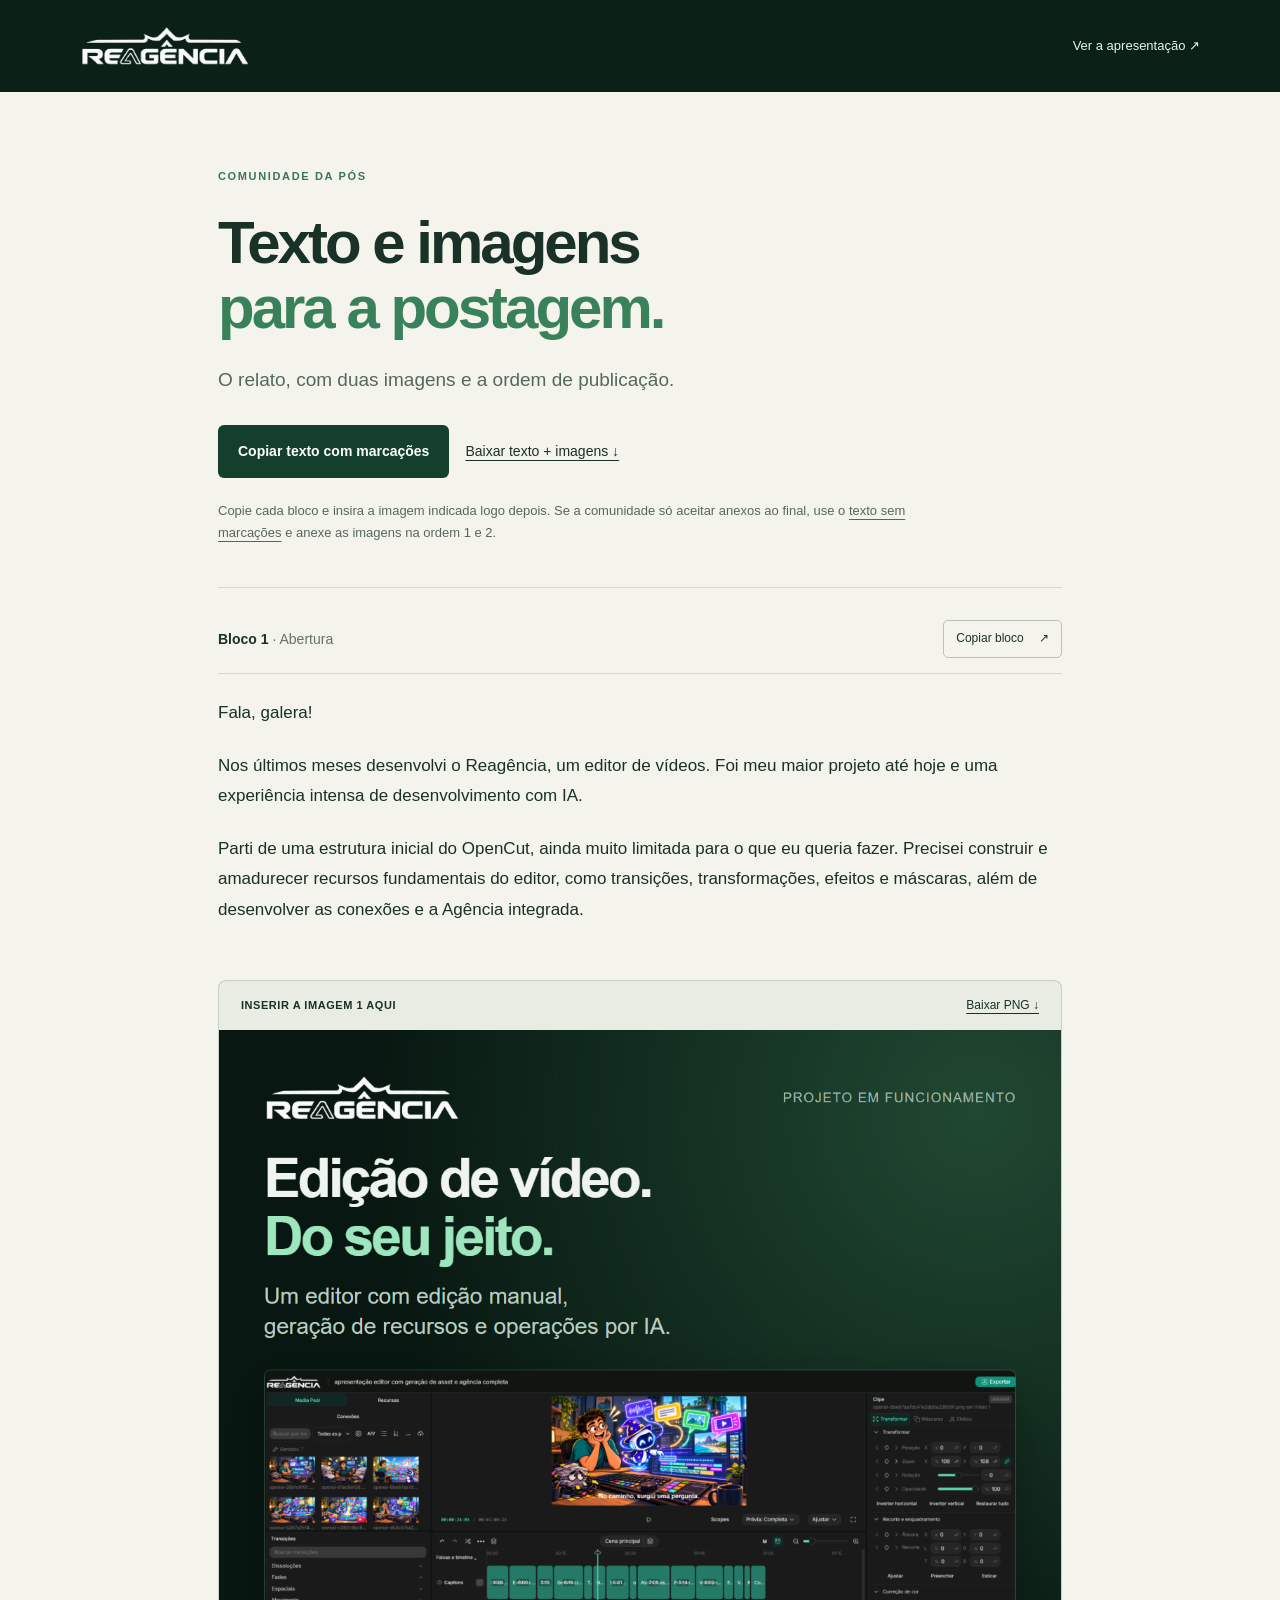
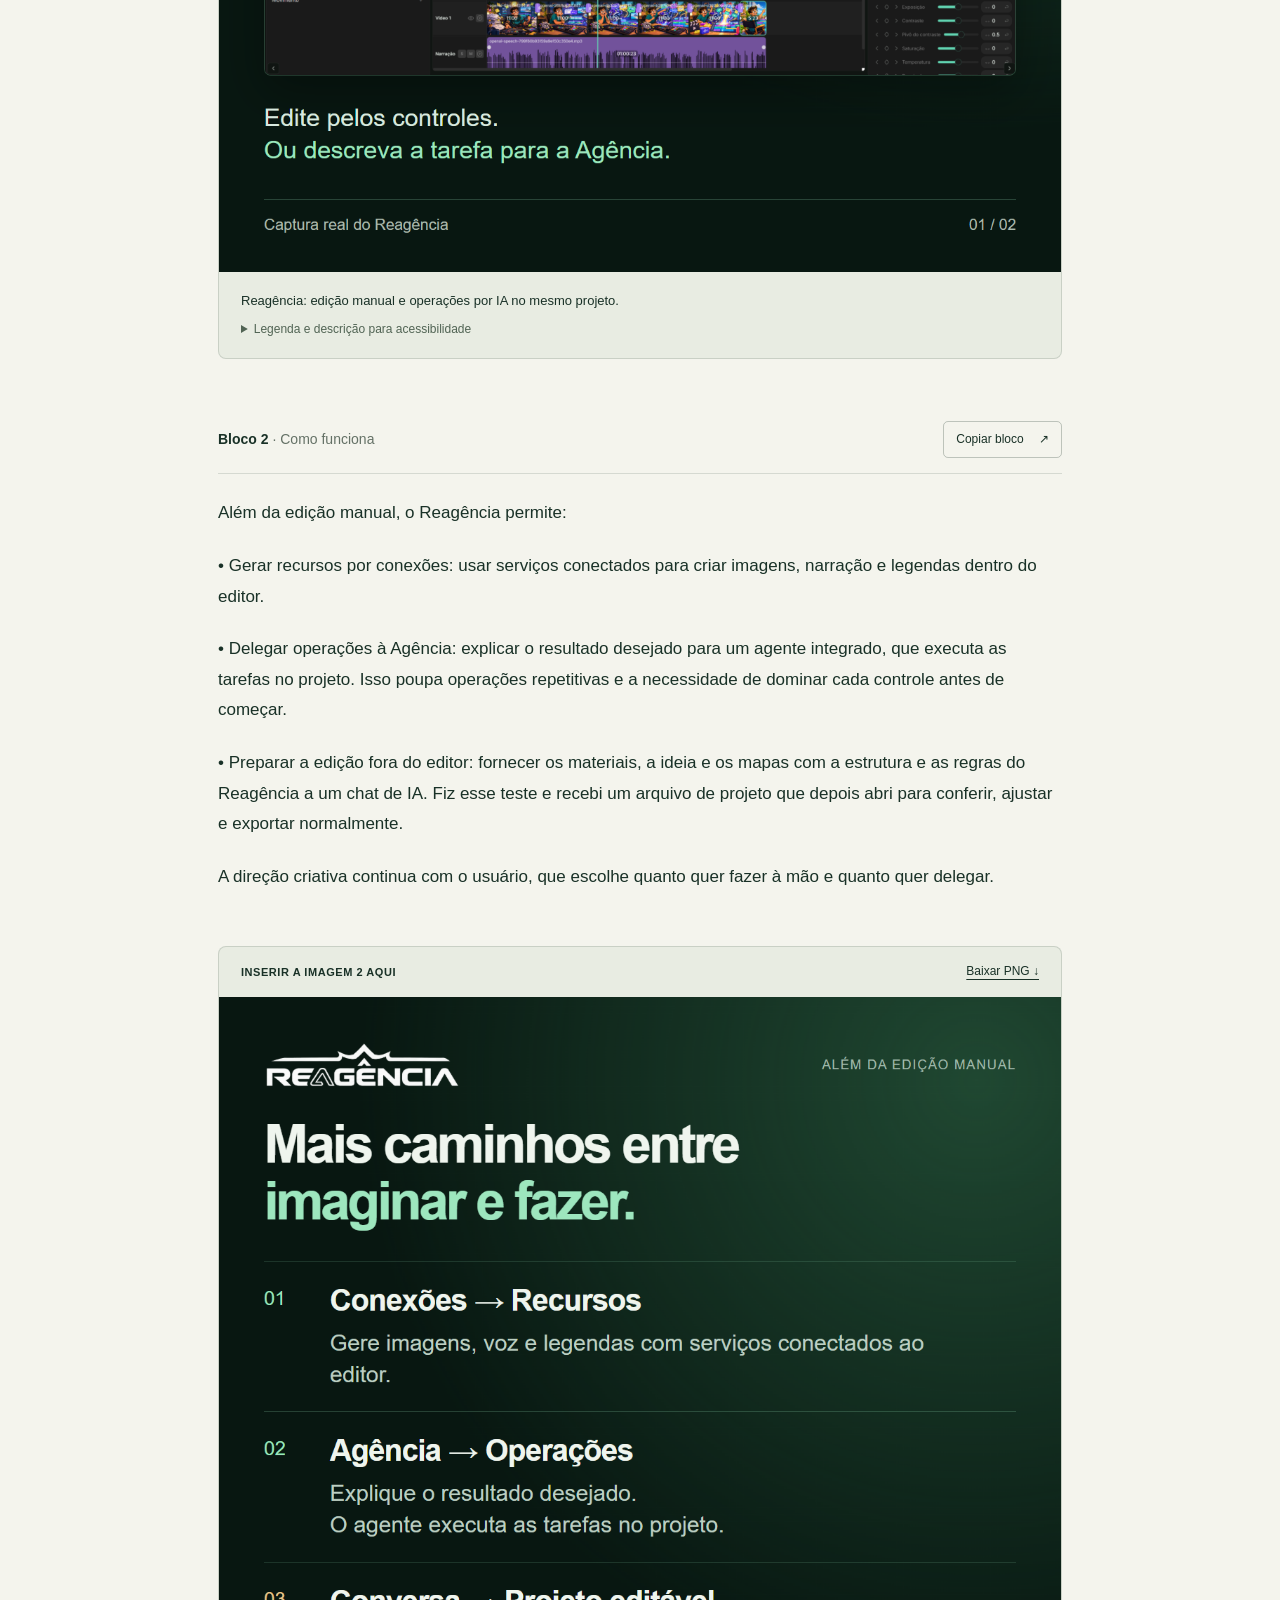
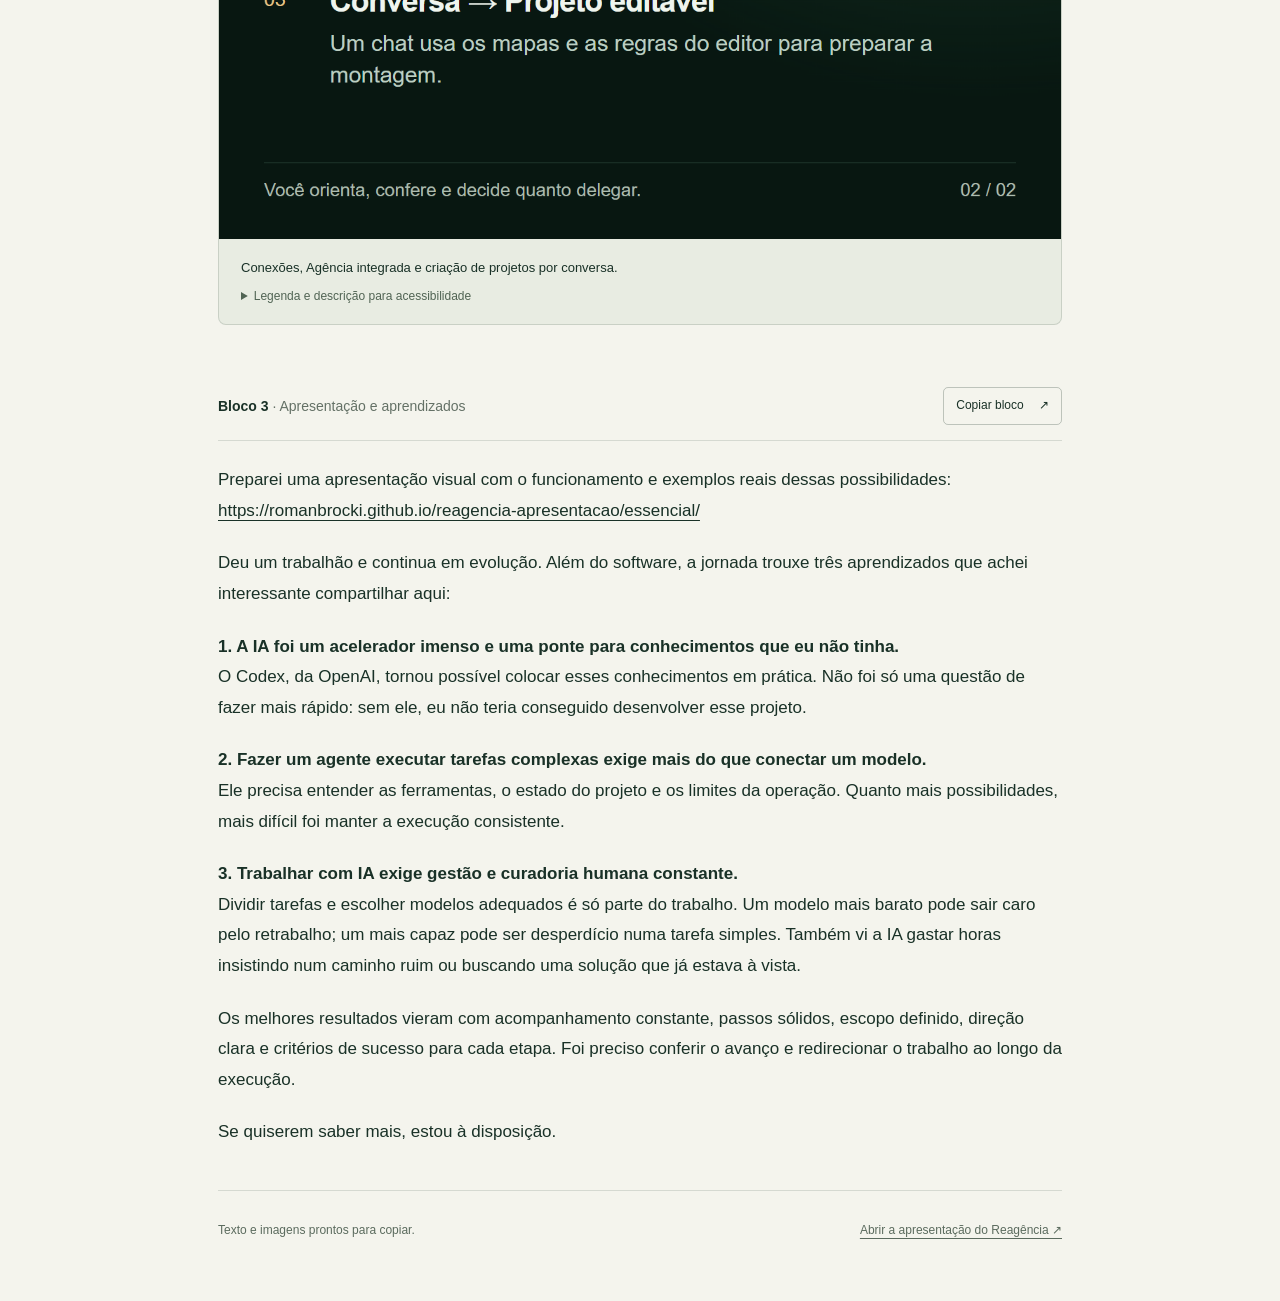
==== commit be6ef836: "Integra curadoria humana e controle de desperdicio ao terceiro aprendizado" ====
--- a/comunidade/index.html
+++ b/comunidade/index.html
@@ -1,5 +1,5 @@
 <!doctype html><html lang="pt-BR"><head><meta charset="utf-8"><meta name="viewport" content="width=device-width,initial-scale=1"><meta name="theme-color" content="#0b2118"><meta name="description" content="Texto e duas imagens para compartilhar o projeto Reagência e os aprendizados de desenvolvimento com IA."><title>Reagência — Texto e imagens para a comunidade</title><link rel="icon" href="../assets/brand/favicon-reagencia-esquerda-v2.ico"><link rel="stylesheet" href="style.css"></head><body>
 <header><a class="brand" href="https://romanbrocki.github.io/reagencia-apresentacao/essencial/"><img src="../assets/brand/reagencia.png" alt="Reagência" width="170" height="50"></a><a href="https://romanbrocki.github.io/reagencia-apresentacao/essencial/">Ver a apresentação ↗</a></header>
 <main><div class="intro"><span class="eyebrow">COMUNIDADE DA PÓS</span><h1>Texto e imagens<br><em>para a postagem.</em></h1><p>O relato, com duas imagens e a ordem de publicação.</p><div class="actions"><button class="primary" data-copy="full">Copiar texto com marcações</button><a href="reagencia-post-imagens.zip" download>Baixar texto + imagens ↓</a></div><p class="usage">Copie cada bloco e insira a imagem indicada logo depois. Se a comunidade só aceitar anexos ao final, use o <a href="texto-sem-marcacoes.txt" download>texto sem marcações</a> e anexe as imagens na ordem 1 e 2.</p></div>
-<article aria-label="Texto da postagem com posição das imagens"><section class="post-block" aria-labelledby="block-0"><div class="block-heading"><h2 id="block-0">Bloco 1 <span>· Abertura</span></h2><button data-copy="0" aria-label="Copiar bloco 1">Copiar bloco <span aria-hidden="true">↗</span></button></div><div class="post-copy"><p>Fala, galera!</p><p>Nos últimos meses desenvolvi o Reagência, um editor de vídeos. Foi meu maior projeto até hoje e uma experiência intensa de desenvolvimento com IA.</p><p>Parti de uma estrutura inicial do OpenCut, ainda muito limitada para o que eu queria fazer. Precisei construir e amadurecer recursos fundamentais do editor, como transições, transformações, efeitos e máscaras, além de desenvolver as conexões e a Agência integrada.</p></div></section><figure class="image-slot"><div class="image-instruction"><span>INSERIR A IMAGEM 1 AQUI</span><a href="imagens/01-reagencia-editor.png" download>Baixar PNG ↓</a></div><a class="image-preview" href="imagens/01-reagencia-editor.png" target="_blank" rel="noopener" aria-label="Ampliar imagem 1"><img src="imagens/01-reagencia-editor.png" alt="Reagência: um editor de vídeo com edição manual e operações por IA. Captura real mostra a prévia, os recursos e a linha do tempo." width="1200" height="1200" ></a><figcaption>Reagência: edição manual e operações por IA no mesmo projeto.</figcaption><details><summary>Legenda e descrição para acessibilidade</summary><p><strong>Legenda opcional:</strong> Reagência: edição manual e operações por IA no mesmo projeto.</p><p><strong>Descrição da imagem:</strong> Reagência: um editor de vídeo com edição manual e operações por IA. Captura real mostra a prévia, os recursos e a linha do tempo.</p><a href="https://romanbrocki.github.io/reagencia-apresentacao/essencial/#inicio" target="_blank" rel="noopener">Adaptada da abertura da apresentação; captura real do editor. ↗</a></details></figure><section class="post-block" aria-labelledby="block-1"><div class="block-heading"><h2 id="block-1">Bloco 2 <span>· Como funciona</span></h2><button data-copy="1" aria-label="Copiar bloco 2">Copiar bloco <span aria-hidden="true">↗</span></button></div><div class="post-copy"><p>Além da edição manual, o Reagência permite:</p><p>• Gerar recursos por conexões: usar serviços conectados para criar imagens, narração e legendas dentro do editor.</p><p>• Delegar operações à Agência: explicar o resultado desejado para um agente integrado, que executa as tarefas no projeto. Isso poupa operações repetitivas e a necessidade de dominar cada controle antes de começar.</p><p>• Preparar a edição fora do editor: fornecer os materiais, a ideia e os mapas com a estrutura e as regras do Reagência a um chat de IA. Fiz esse teste e recebi um arquivo de projeto que depois abri para conferir, ajustar e exportar normalmente.</p><p>A direção criativa continua com o usuário, que escolhe quanto quer fazer à mão e quanto quer delegar.</p></div></section><figure class="image-slot"><div class="image-instruction"><span>INSERIR A IMAGEM 2 AQUI</span><a href="imagens/02-reagencia-possibilidades.png" download>Baixar PNG ↓</a></div><a class="image-preview" href="imagens/02-reagencia-possibilidades.png" target="_blank" rel="noopener" aria-label="Ampliar imagem 2"><img src="imagens/02-reagencia-possibilidades.png" alt="Três possibilidades além da edição manual: conexões para gerar recursos, Agência para executar pedidos e mapas e regras para preparar um projeto por conversa." width="1200" height="1200" loading="lazy"></a><figcaption>Conexões, Agência integrada e criação de projetos por conversa.</figcaption><details><summary>Legenda e descrição para acessibilidade</summary><p><strong>Legenda opcional:</strong> Conexões, Agência integrada e criação de projetos por conversa.</p><p><strong>Descrição da imagem:</strong> Três possibilidades além da edição manual: conexões para gerar recursos, Agência para executar pedidos e mapas e regras para preparar um projeto por conversa.</p><a href="https://romanbrocki.github.io/reagencia-apresentacao/essencial/#diferenciais" target="_blank" rel="noopener">Adaptada da página 3: os diferenciais do Reagência. ↗</a></details></figure><section class="post-block" aria-labelledby="block-2"><div class="block-heading"><h2 id="block-2">Bloco 3 <span>· Apresentação e aprendizados</span></h2><button data-copy="2" aria-label="Copiar bloco 3">Copiar bloco <span aria-hidden="true">↗</span></button></div><div class="post-copy"><p>Preparei uma apresentação visual com o funcionamento e exemplos reais dessas possibilidades:<br><a href="https://romanbrocki.github.io/reagencia-apresentacao/essencial/">https://romanbrocki.github.io/reagencia-apresentacao/essencial/</a></p><p>Deu um trabalhão e continua em evolução. Além do software, a jornada trouxe três aprendizados que achei interessante compartilhar aqui:</p><p><strong>1. A IA foi um acelerador imenso e uma ponte para conhecimentos que eu não tinha.</strong><br>O Codex, da OpenAI, tornou possível colocar esses conhecimentos em prática. Não foi só uma questão de fazer mais rápido: sem ele, eu não teria conseguido desenvolver esse projeto.</p><p><strong>2. Fazer um agente executar tarefas complexas exige mais do que conectar um modelo.</strong><br>Ele precisa entender as ferramentas, o estado do projeto e os limites da operação. Quanto mais possibilidades, mais difícil foi manter a execução consistente.</p><p><strong>3. Trabalhar com IA também é um exercício de gestão.</strong><br>Dividir tarefas, escolher modelos, organizar contexto e revisar resultados passaram a fazer parte do trabalho. E custo entra nessa conta: um modelo mais barato pode sair caro pelo retrabalho; um mais capaz pode ser desperdício numa tarefa simples. Encontrar esse equilíbrio foi um aprendizado constante.</p><p>Se quiserem saber mais, estou à disposição.</p></div></section></article>
-<footer><span>Texto e imagens prontos para copiar.</span><a href="https://romanbrocki.github.io/reagencia-apresentacao/essencial/">Abrir a apresentação do Reagência ↗</a></footer></main><div class="copy-status" role="status" aria-live="polite"></div><script id="post-data" type="application/json">{"blocks": ["Fala, galera!\n\nNos últimos meses desenvolvi o Reagência, um editor de vídeos. Foi meu maior projeto até hoje e uma experiência intensa de desenvolvimento com IA.\n\nParti de uma estrutura inicial do OpenCut, ainda muito limitada para o que eu queria fazer. Precisei construir e amadurecer recursos fundamentais do editor, como transições, transformações, efeitos e máscaras, além de desenvolver as conexões e a Agência integrada.", "Além da edição manual, o Reagência permite:\n\n• Gerar recursos por conexões: usar serviços conectados para criar imagens, narração e legendas dentro do editor.\n\n• Delegar operações à Agência: explicar o resultado desejado para um agente integrado, que executa as tarefas no projeto. Isso poupa operações repetitivas e a necessidade de dominar cada controle antes de começar.\n\n• Preparar a edição fora do editor: fornecer os materiais, a ideia e os mapas com a estrutura e as regras do Reagência a um chat de IA. Fiz esse teste e recebi um arquivo de projeto que depois abri para conferir, ajustar e exportar normalmente.\n\nA direção criativa continua com o usuário, que escolhe quanto quer fazer à mão e quanto quer delegar.", "Preparei uma apresentação visual com o funcionamento e exemplos reais dessas possibilidades:\nhttps://romanbrocki.github.io/reagencia-apresentacao/essencial/\n\nDeu um trabalhão e continua em evolução. Além do software, a jornada trouxe três aprendizados que achei interessante compartilhar aqui:\n\n1. A IA foi um acelerador imenso e uma ponte para conhecimentos que eu não tinha.\nO Codex, da OpenAI, tornou possível colocar esses conhecimentos em prática. Não foi só uma questão de fazer mais rápido: sem ele, eu não teria conseguido desenvolver esse projeto.\n\n2. Fazer um agente executar tarefas complexas exige mais do que conectar um modelo.\nEle precisa entender as ferramentas, o estado do projeto e os limites da operação. Quanto mais possibilidades, mais difícil foi manter a execução consistente.\n\n3. Trabalhar com IA também é um exercício de gestão.\nDividir tarefas, escolher modelos, organizar contexto e revisar resultados passaram a fazer parte do trabalho. E custo entra nessa conta: um modelo mais barato pode sair caro pelo retrabalho; um mais capaz pode ser desperdício numa tarefa simples. Encontrar esse equilíbrio foi um aprendizado constante.\n\nSe quiserem saber mais, estou à disposição."], "full": "Fala, galera!\n\nNos últimos meses desenvolvi o Reagência, um editor de vídeos. Foi meu maior projeto até hoje e uma experiência intensa de desenvolvimento com IA.\n\nParti de uma estrutura inicial do OpenCut, ainda muito limitada para o que eu queria fazer. Precisei construir e amadurecer recursos fundamentais do editor, como transições, transformações, efeitos e máscaras, além de desenvolver as conexões e a Agência integrada.\n\n[INSERIR IMAGEM 1 — 01-reagencia-editor.png]\n\nAlém da edição manual, o Reagência permite:\n\n• Gerar recursos por conexões: usar serviços conectados para criar imagens, narração e legendas dentro do editor.\n\n• Delegar operações à Agência: explicar o resultado desejado para um agente integrado, que executa as tarefas no projeto. Isso poupa operações repetitivas e a necessidade de dominar cada controle antes de começar.\n\n• Preparar a edição fora do editor: fornecer os materiais, a ideia e os mapas com a estrutura e as regras do Reagência a um chat de IA. Fiz esse teste e recebi um arquivo de projeto que depois abri para conferir, ajustar e exportar normalmente.\n\nA direção criativa continua com o usuário, que escolhe quanto quer fazer à mão e quanto quer delegar.\n\n[INSERIR IMAGEM 2 — 02-reagencia-possibilidades.png]\n\nPreparei uma apresentação visual com o funcionamento e exemplos reais dessas possibilidades:\nhttps://romanbrocki.github.io/reagencia-apresentacao/essencial/\n\nDeu um trabalhão e continua em evolução. Além do software, a jornada trouxe três aprendizados que achei interessante compartilhar aqui:\n\n1. A IA foi um acelerador imenso e uma ponte para conhecimentos que eu não tinha.\nO Codex, da OpenAI, tornou possível colocar esses conhecimentos em prática. Não foi só uma questão de fazer mais rápido: sem ele, eu não teria conseguido desenvolver esse projeto.\n\n2. Fazer um agente executar tarefas complexas exige mais do que conectar um modelo.\nEle precisa entender as ferramentas, o estado do projeto e os limites da operação. Quanto mais possibilidades, mais difícil foi manter a execução consistente.\n\n3. Trabalhar com IA também é um exercício de gestão.\nDividir tarefas, escolher modelos, organizar contexto e revisar resultados passaram a fazer parte do trabalho. E custo entra nessa conta: um modelo mais barato pode sair caro pelo retrabalho; um mais capaz pode ser desperdício numa tarefa simples. Encontrar esse equilíbrio foi um aprendizado constante.\n\nSe quiserem saber mais, estou à disposição."}</script><script src="app.js"></script></body></html>+<article aria-label="Texto da postagem com posição das imagens"><section class="post-block" aria-labelledby="block-0"><div class="block-heading"><h2 id="block-0">Bloco 1 <span>· Abertura</span></h2><button data-copy="0" aria-label="Copiar bloco 1">Copiar bloco <span aria-hidden="true">↗</span></button></div><div class="post-copy"><p>Fala, galera!</p><p>Nos últimos meses desenvolvi o Reagência, um editor de vídeos. Foi meu maior projeto até hoje e uma experiência intensa de desenvolvimento com IA.</p><p>Parti de uma estrutura inicial do OpenCut, ainda muito limitada para o que eu queria fazer. Precisei construir e amadurecer recursos fundamentais do editor, como transições, transformações, efeitos e máscaras, além de desenvolver as conexões e a Agência integrada.</p></div></section><figure class="image-slot"><div class="image-instruction"><span>INSERIR A IMAGEM 1 AQUI</span><a href="imagens/01-reagencia-editor.png" download>Baixar PNG ↓</a></div><a class="image-preview" href="imagens/01-reagencia-editor.png" target="_blank" rel="noopener" aria-label="Ampliar imagem 1"><img src="imagens/01-reagencia-editor.png" alt="Reagência: um editor de vídeo com edição manual e operações por IA. Captura real mostra a prévia, os recursos e a linha do tempo." width="1200" height="1200" ></a><figcaption>Reagência: edição manual e operações por IA no mesmo projeto.</figcaption><details><summary>Legenda e descrição para acessibilidade</summary><p><strong>Legenda opcional:</strong> Reagência: edição manual e operações por IA no mesmo projeto.</p><p><strong>Descrição da imagem:</strong> Reagência: um editor de vídeo com edição manual e operações por IA. Captura real mostra a prévia, os recursos e a linha do tempo.</p><a href="https://romanbrocki.github.io/reagencia-apresentacao/essencial/#inicio" target="_blank" rel="noopener">Adaptada da abertura da apresentação; captura real do editor. ↗</a></details></figure><section class="post-block" aria-labelledby="block-1"><div class="block-heading"><h2 id="block-1">Bloco 2 <span>· Como funciona</span></h2><button data-copy="1" aria-label="Copiar bloco 2">Copiar bloco <span aria-hidden="true">↗</span></button></div><div class="post-copy"><p>Além da edição manual, o Reagência permite:</p><p>• Gerar recursos por conexões: usar serviços conectados para criar imagens, narração e legendas dentro do editor.</p><p>• Delegar operações à Agência: explicar o resultado desejado para um agente integrado, que executa as tarefas no projeto. Isso poupa operações repetitivas e a necessidade de dominar cada controle antes de começar.</p><p>• Preparar a edição fora do editor: fornecer os materiais, a ideia e os mapas com a estrutura e as regras do Reagência a um chat de IA. Fiz esse teste e recebi um arquivo de projeto que depois abri para conferir, ajustar e exportar normalmente.</p><p>A direção criativa continua com o usuário, que escolhe quanto quer fazer à mão e quanto quer delegar.</p></div></section><figure class="image-slot"><div class="image-instruction"><span>INSERIR A IMAGEM 2 AQUI</span><a href="imagens/02-reagencia-possibilidades.png" download>Baixar PNG ↓</a></div><a class="image-preview" href="imagens/02-reagencia-possibilidades.png" target="_blank" rel="noopener" aria-label="Ampliar imagem 2"><img src="imagens/02-reagencia-possibilidades.png" alt="Três possibilidades além da edição manual: conexões para gerar recursos, Agência para executar pedidos e mapas e regras para preparar um projeto por conversa." width="1200" height="1200" loading="lazy"></a><figcaption>Conexões, Agência integrada e criação de projetos por conversa.</figcaption><details><summary>Legenda e descrição para acessibilidade</summary><p><strong>Legenda opcional:</strong> Conexões, Agência integrada e criação de projetos por conversa.</p><p><strong>Descrição da imagem:</strong> Três possibilidades além da edição manual: conexões para gerar recursos, Agência para executar pedidos e mapas e regras para preparar um projeto por conversa.</p><a href="https://romanbrocki.github.io/reagencia-apresentacao/essencial/#diferenciais" target="_blank" rel="noopener">Adaptada da página 3: os diferenciais do Reagência. ↗</a></details></figure><section class="post-block" aria-labelledby="block-2"><div class="block-heading"><h2 id="block-2">Bloco 3 <span>· Apresentação e aprendizados</span></h2><button data-copy="2" aria-label="Copiar bloco 3">Copiar bloco <span aria-hidden="true">↗</span></button></div><div class="post-copy"><p>Preparei uma apresentação visual com o funcionamento e exemplos reais dessas possibilidades:<br><a href="https://romanbrocki.github.io/reagencia-apresentacao/essencial/">https://romanbrocki.github.io/reagencia-apresentacao/essencial/</a></p><p>Deu um trabalhão e continua em evolução. Além do software, a jornada trouxe três aprendizados que achei interessante compartilhar aqui:</p><p><strong>1. A IA foi um acelerador imenso e uma ponte para conhecimentos que eu não tinha.</strong><br>O Codex, da OpenAI, tornou possível colocar esses conhecimentos em prática. Não foi só uma questão de fazer mais rápido: sem ele, eu não teria conseguido desenvolver esse projeto.</p><p><strong>2. Fazer um agente executar tarefas complexas exige mais do que conectar um modelo.</strong><br>Ele precisa entender as ferramentas, o estado do projeto e os limites da operação. Quanto mais possibilidades, mais difícil foi manter a execução consistente.</p><p><strong>3. Trabalhar com IA exige gestão e curadoria humana constante.</strong><br>Dividir tarefas e escolher modelos adequados é só parte do trabalho. Um modelo mais barato pode sair caro pelo retrabalho; um mais capaz pode ser desperdício numa tarefa simples. Também vi a IA gastar horas insistindo num caminho ruim ou buscando uma solução que já estava à vista.</p><p>Os melhores resultados vieram com acompanhamento constante, passos sólidos, escopo definido, direção clara e critérios de sucesso para cada etapa. Foi preciso conferir o avanço e redirecionar o trabalho ao longo da execução.</p><p>Se quiserem saber mais, estou à disposição.</p></div></section></article>
+<footer><span>Texto e imagens prontos para copiar.</span><a href="https://romanbrocki.github.io/reagencia-apresentacao/essencial/">Abrir a apresentação do Reagência ↗</a></footer></main><div class="copy-status" role="status" aria-live="polite"></div><script id="post-data" type="application/json">{"blocks": ["Fala, galera!\n\nNos últimos meses desenvolvi o Reagência, um editor de vídeos. Foi meu maior projeto até hoje e uma experiência intensa de desenvolvimento com IA.\n\nParti de uma estrutura inicial do OpenCut, ainda muito limitada para o que eu queria fazer. Precisei construir e amadurecer recursos fundamentais do editor, como transições, transformações, efeitos e máscaras, além de desenvolver as conexões e a Agência integrada.", "Além da edição manual, o Reagência permite:\n\n• Gerar recursos por conexões: usar serviços conectados para criar imagens, narração e legendas dentro do editor.\n\n• Delegar operações à Agência: explicar o resultado desejado para um agente integrado, que executa as tarefas no projeto. Isso poupa operações repetitivas e a necessidade de dominar cada controle antes de começar.\n\n• Preparar a edição fora do editor: fornecer os materiais, a ideia e os mapas com a estrutura e as regras do Reagência a um chat de IA. Fiz esse teste e recebi um arquivo de projeto que depois abri para conferir, ajustar e exportar normalmente.\n\nA direção criativa continua com o usuário, que escolhe quanto quer fazer à mão e quanto quer delegar.", "Preparei uma apresentação visual com o funcionamento e exemplos reais dessas possibilidades:\nhttps://romanbrocki.github.io/reagencia-apresentacao/essencial/\n\nDeu um trabalhão e continua em evolução. Além do software, a jornada trouxe três aprendizados que achei interessante compartilhar aqui:\n\n1. A IA foi um acelerador imenso e uma ponte para conhecimentos que eu não tinha.\nO Codex, da OpenAI, tornou possível colocar esses conhecimentos em prática. Não foi só uma questão de fazer mais rápido: sem ele, eu não teria conseguido desenvolver esse projeto.\n\n2. Fazer um agente executar tarefas complexas exige mais do que conectar um modelo.\nEle precisa entender as ferramentas, o estado do projeto e os limites da operação. Quanto mais possibilidades, mais difícil foi manter a execução consistente.\n\n3. Trabalhar com IA exige gestão e curadoria humana constante.\nDividir tarefas e escolher modelos adequados é só parte do trabalho. Um modelo mais barato pode sair caro pelo retrabalho; um mais capaz pode ser desperdício numa tarefa simples. Também vi a IA gastar horas insistindo num caminho ruim ou buscando uma solução que já estava à vista.\n\nOs melhores resultados vieram com acompanhamento constante, passos sólidos, escopo definido, direção clara e critérios de sucesso para cada etapa. Foi preciso conferir o avanço e redirecionar o trabalho ao longo da execução.\n\nSe quiserem saber mais, estou à disposição."], "full": "Fala, galera!\n\nNos últimos meses desenvolvi o Reagência, um editor de vídeos. Foi meu maior projeto até hoje e uma experiência intensa de desenvolvimento com IA.\n\nParti de uma estrutura inicial do OpenCut, ainda muito limitada para o que eu queria fazer. Precisei construir e amadurecer recursos fundamentais do editor, como transições, transformações, efeitos e máscaras, além de desenvolver as conexões e a Agência integrada.\n\n[INSERIR IMAGEM 1 — 01-reagencia-editor.png]\n\nAlém da edição manual, o Reagência permite:\n\n• Gerar recursos por conexões: usar serviços conectados para criar imagens, narração e legendas dentro do editor.\n\n• Delegar operações à Agência: explicar o resultado desejado para um agente integrado, que executa as tarefas no projeto. Isso poupa operações repetitivas e a necessidade de dominar cada controle antes de começar.\n\n• Preparar a edição fora do editor: fornecer os materiais, a ideia e os mapas com a estrutura e as regras do Reagência a um chat de IA. Fiz esse teste e recebi um arquivo de projeto que depois abri para conferir, ajustar e exportar normalmente.\n\nA direção criativa continua com o usuário, que escolhe quanto quer fazer à mão e quanto quer delegar.\n\n[INSERIR IMAGEM 2 — 02-reagencia-possibilidades.png]\n\nPreparei uma apresentação visual com o funcionamento e exemplos reais dessas possibilidades:\nhttps://romanbrocki.github.io/reagencia-apresentacao/essencial/\n\nDeu um trabalhão e continua em evolução. Além do software, a jornada trouxe três aprendizados que achei interessante compartilhar aqui:\n\n1. A IA foi um acelerador imenso e uma ponte para conhecimentos que eu não tinha.\nO Codex, da OpenAI, tornou possível colocar esses conhecimentos em prática. Não foi só uma questão de fazer mais rápido: sem ele, eu não teria conseguido desenvolver esse projeto.\n\n2. Fazer um agente executar tarefas complexas exige mais do que conectar um modelo.\nEle precisa entender as ferramentas, o estado do projeto e os limites da operação. Quanto mais possibilidades, mais difícil foi manter a execução consistente.\n\n3. Trabalhar com IA exige gestão e curadoria humana constante.\nDividir tarefas e escolher modelos adequados é só parte do trabalho. Um modelo mais barato pode sair caro pelo retrabalho; um mais capaz pode ser desperdício numa tarefa simples. Também vi a IA gastar horas insistindo num caminho ruim ou buscando uma solução que já estava à vista.\n\nOs melhores resultados vieram com acompanhamento constante, passos sólidos, escopo definido, direção clara e critérios de sucesso para cada etapa. Foi preciso conferir o avanço e redirecionar o trabalho ao longo da execução.\n\nSe quiserem saber mais, estou à disposição."}</script><script src="app.js"></script></body></html>
